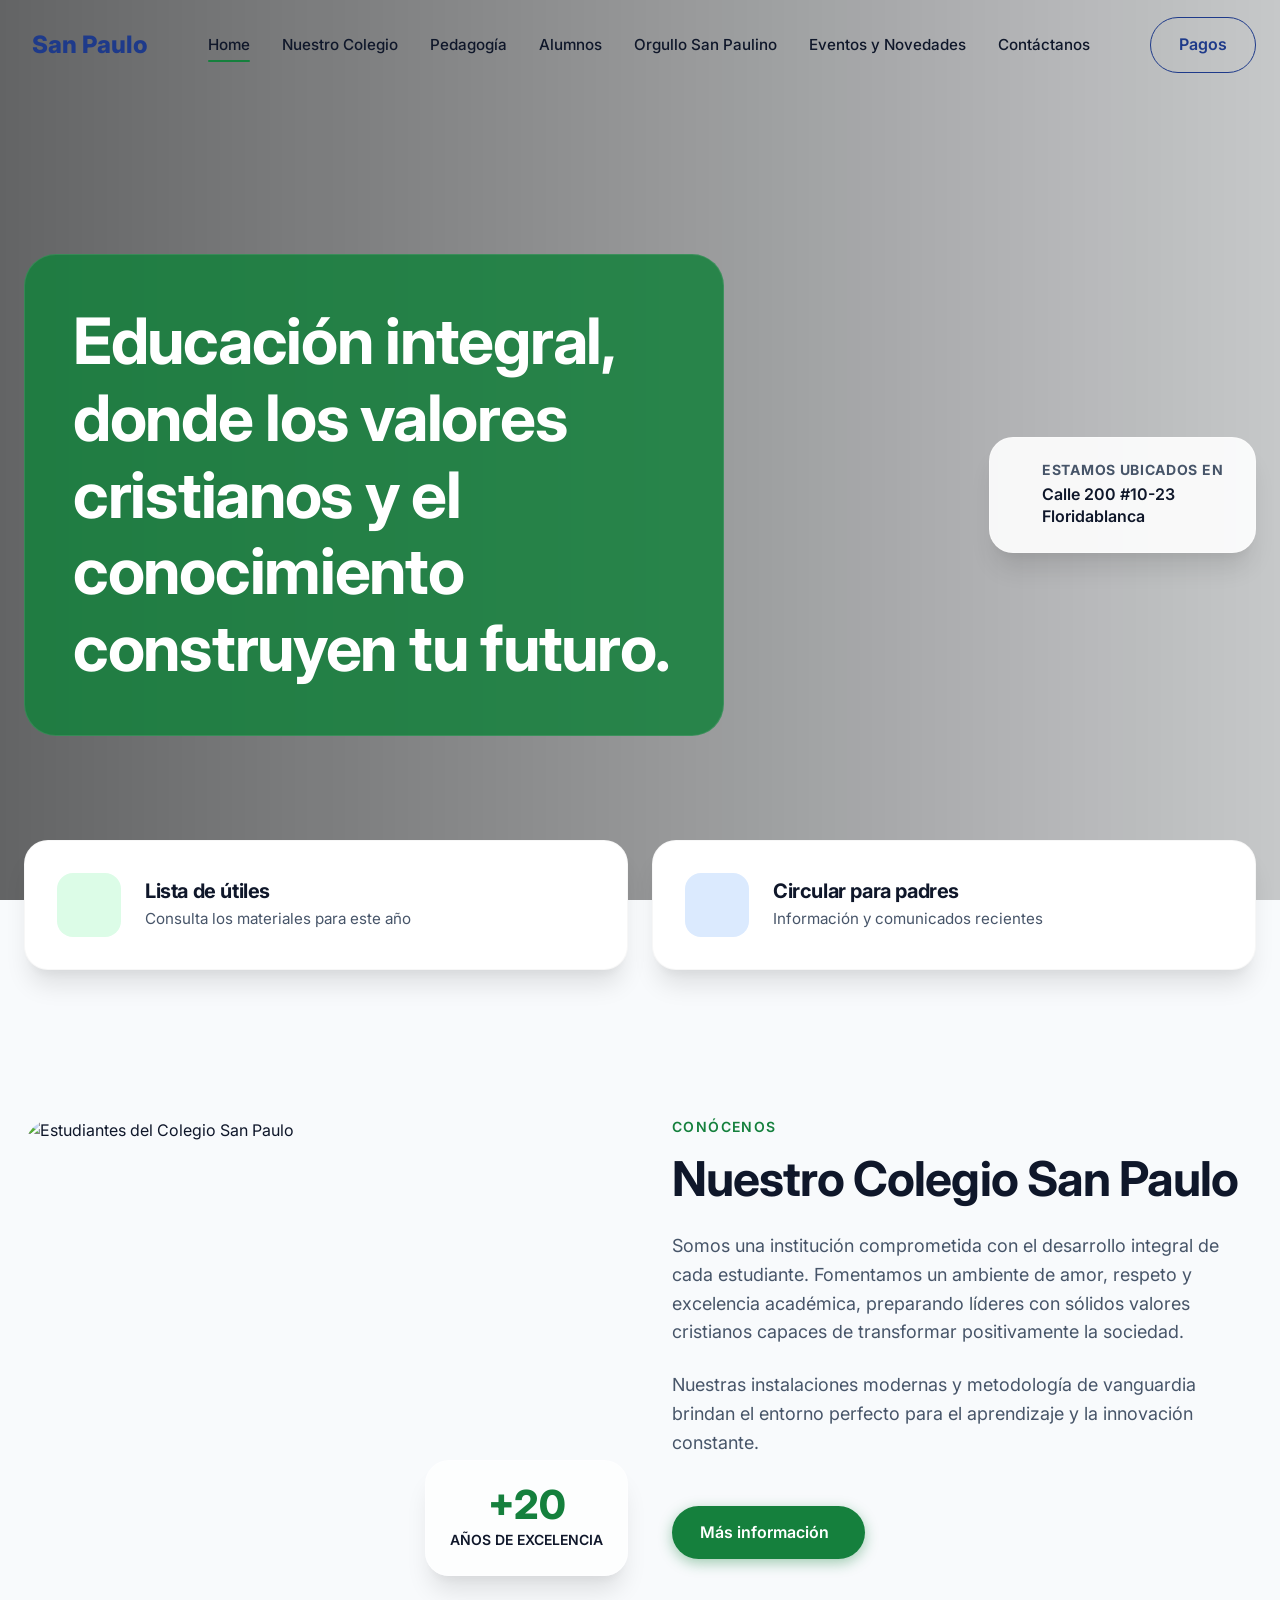
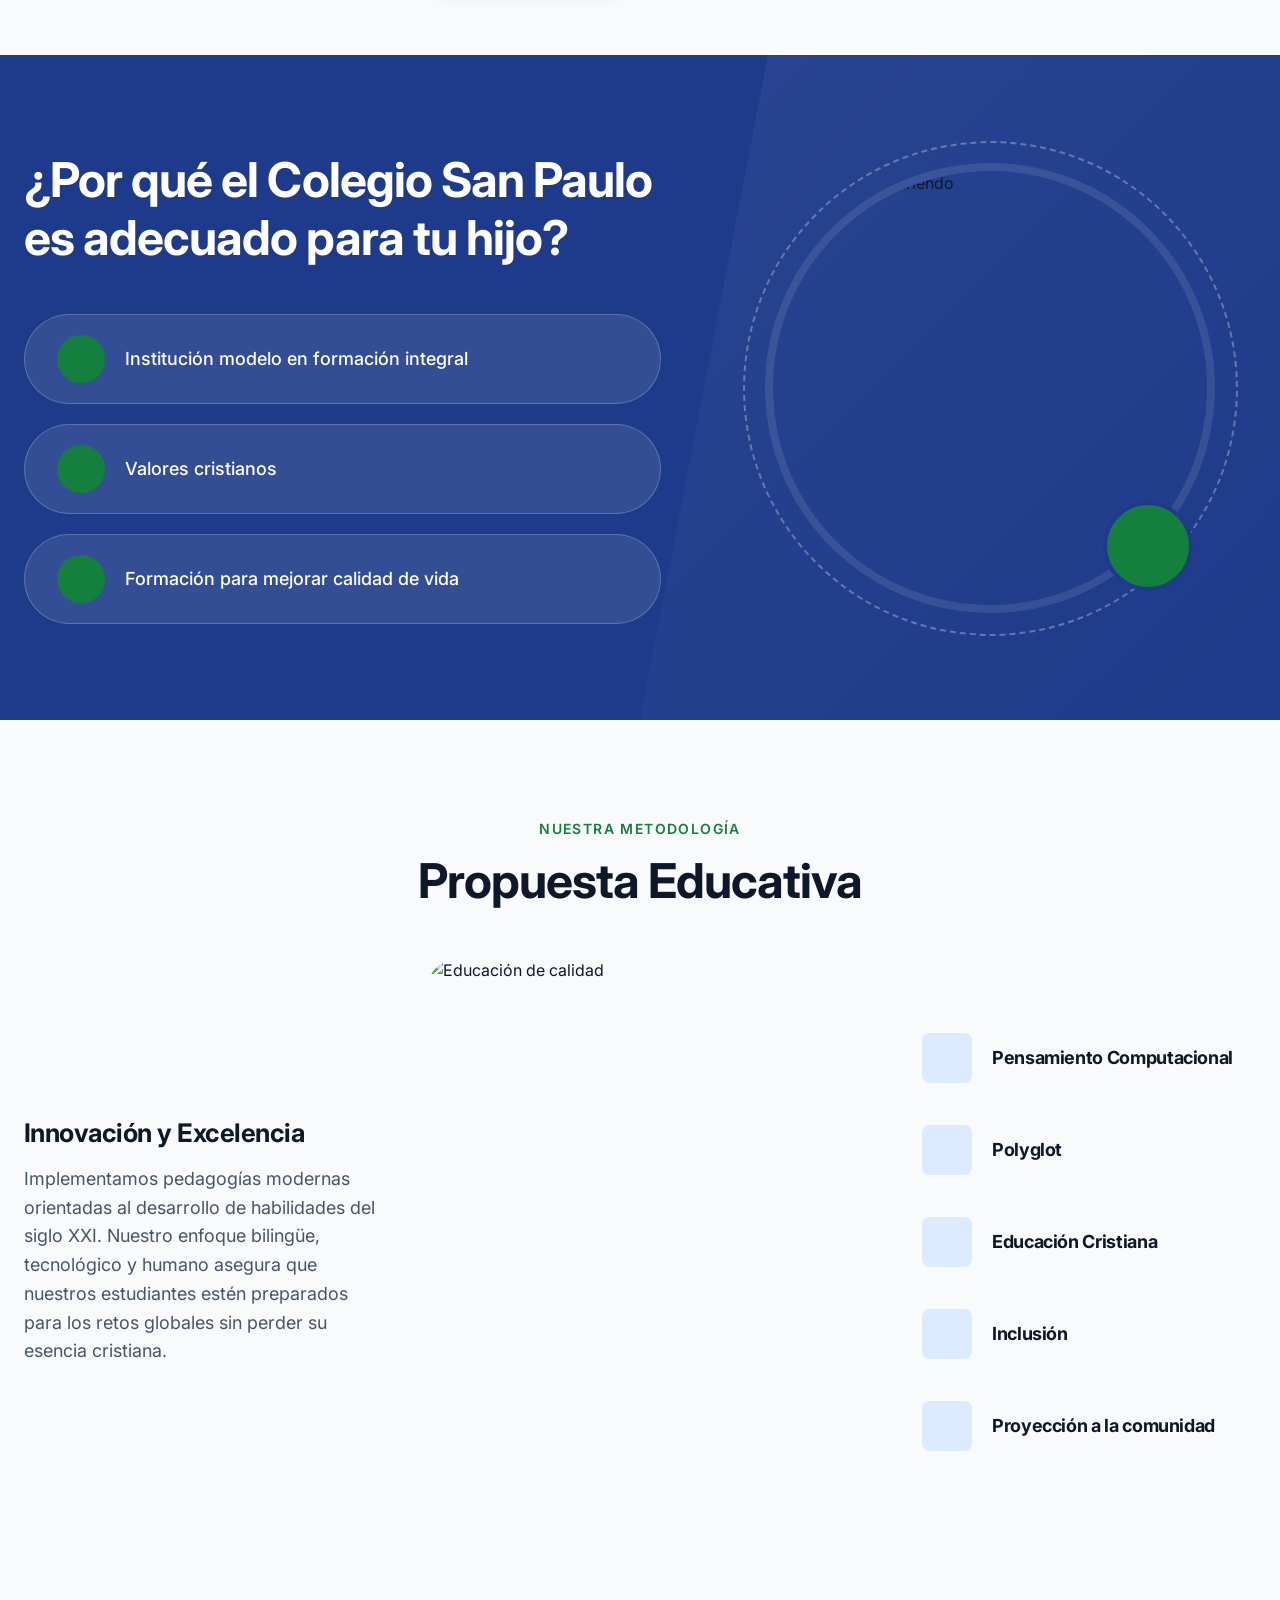
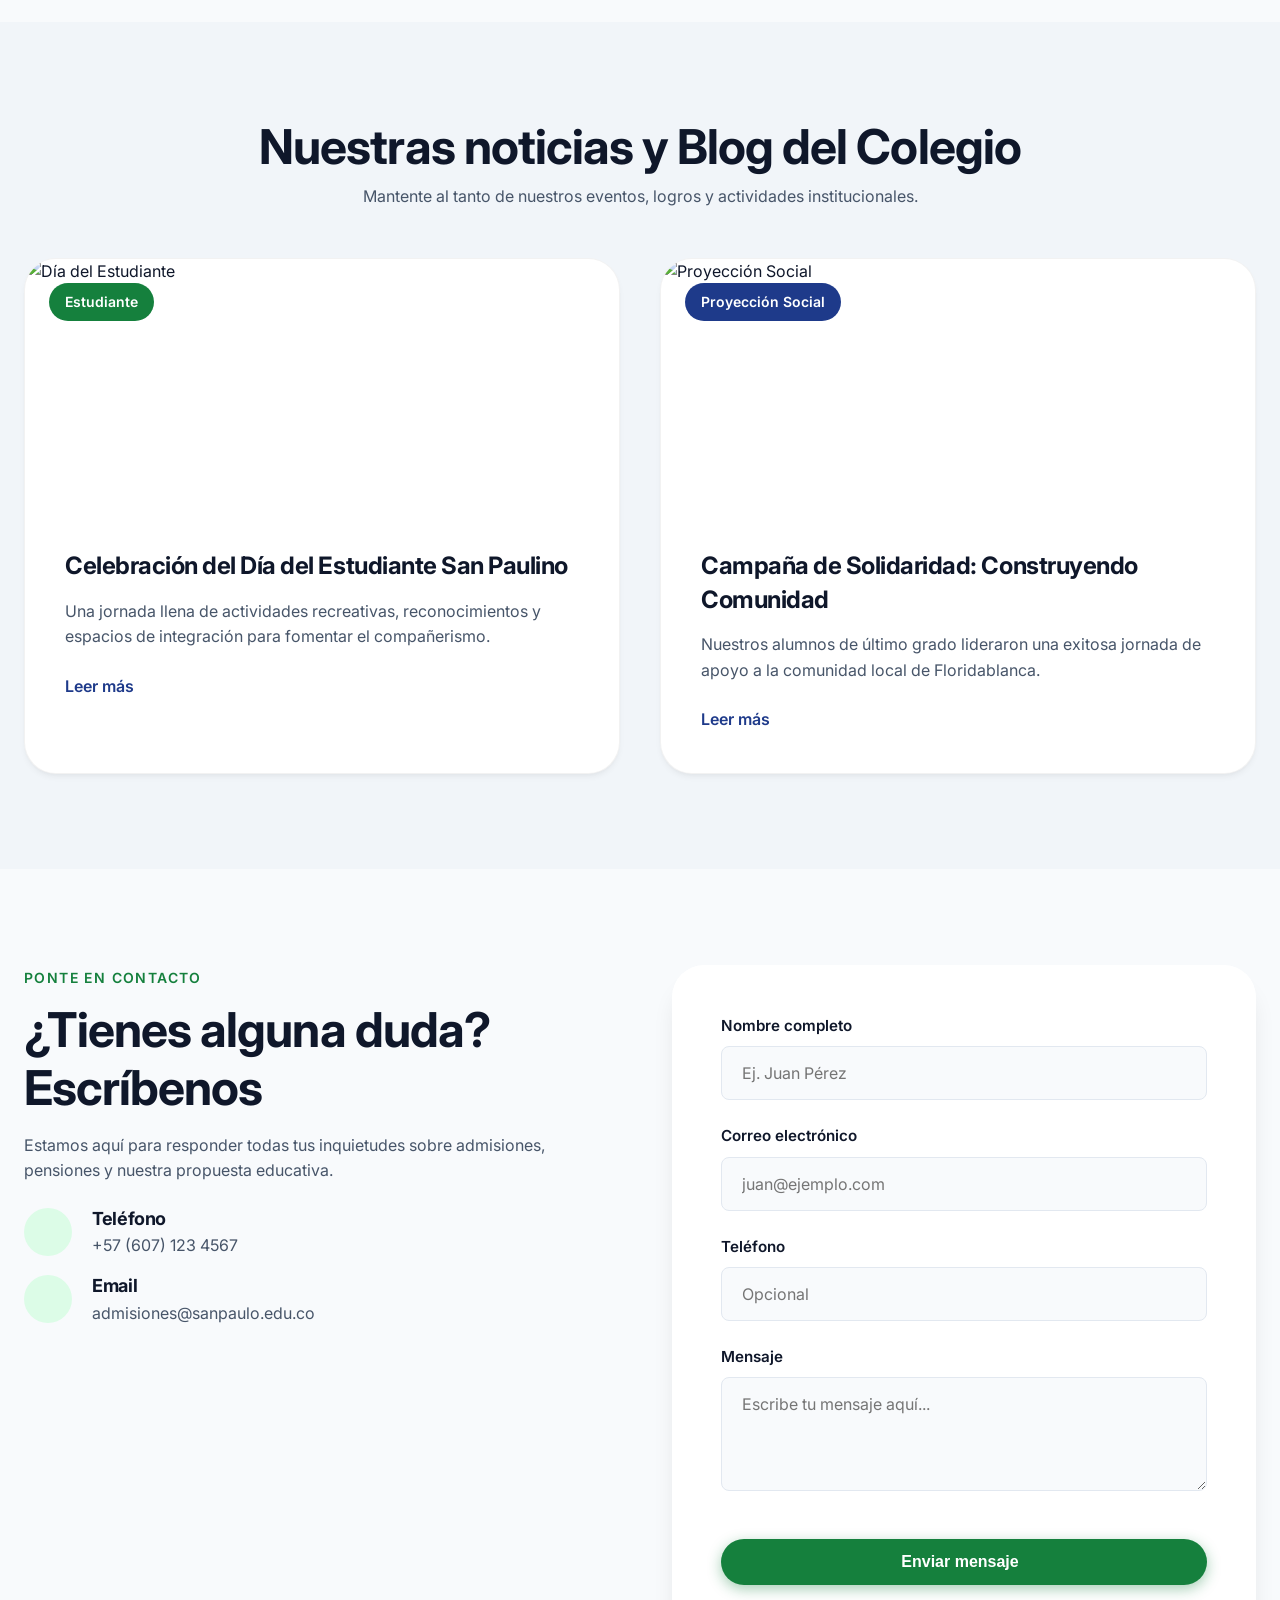
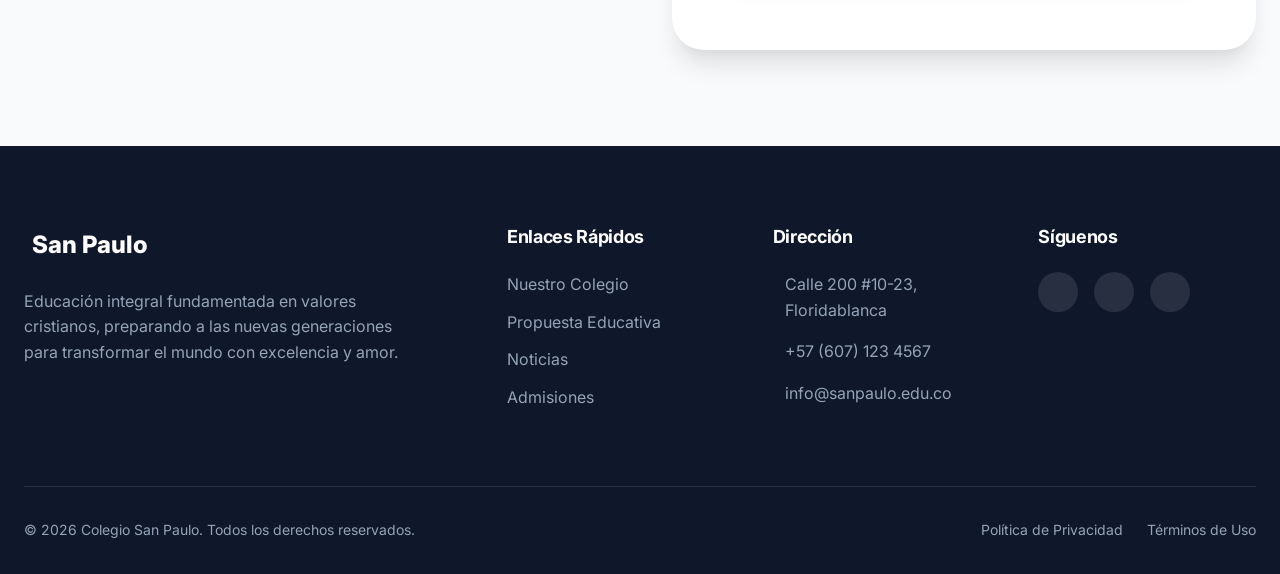
==== index.html @ 3bfe47c6 "Add files via upload" ====
<!DOCTYPE html>
<html lang="es">

<head>
    <meta charset="UTF-8">
    <meta name="viewport" content="width=device-width, initial-scale=1.0">
    <title>Colegio San Paulo | Excelencia Académica y Valores</title>

    <!-- Meta tags for SEO & AEO -->
    <meta name="description"
        content="Colegio San Paulo es una institución modelo en formación integral. Nuestra propuesta educativa basada en valores cristianos e innovación construye el futuro de tus hijos.">
    <meta name="keywords"
        content="Colegio San Paulo, educación integral, valores cristianos, Floridablanca, colegio, excelencia académica, innovación educativa">
    <meta name="author" content="Colegio San Paulo">

    <!-- Open Graph for Social Media -->
    <meta property="og:title" content="Colegio San Paulo | Excelencia Académica">
    <meta property="og:description"
        content="Educación integral y valores cristianos para construir un futuro brillante.">
    <meta property="og:type" content="website">

    <!-- Fonts -->
    <link rel="preconnect" href="https://fonts.googleapis.com">
    <link rel="preconnect" href="https://fonts.gstatic.com" crossorigin>
    <link href="https://fonts.googleapis.com/css2?family=Inter:wght@300;400;500;600;700;800&display=swap"
        rel="stylesheet">

    <!-- Phosphor Icons -->
    <script src="https://unpkg.com/@phosphor-icons/web"></script>

    <!-- Styles -->
    <link rel="stylesheet" href="styles.css">
</head>

<body>

    <!-- Header -->
    <header class="main-header" id="header">
        <div class="container header-container">
            <div class="logo">
                <!-- Placeholder for Logo -->
                <i class="ph ph-student"></i>
                <span>San Paulo</span>
            </div>

            <nav class="main-nav">
                <ul>
                    <li><a href="#home">Home</a></li>
                    <li><a href="#about">Nuestro Colegio</a></li>
                    <li><a href="#pedagogy">Pedagogía</a></li>
                    <li><a href="#students">Alumnos</a></li>
                    <li><a href="#pride">Orgullo San Paulino</a></li>
                    <li><a href="#news">Eventos y Novedades</a></li>
                    <li><a href="#contact">Contáctanos</a></li>
                </ul>
            </nav>

            <div class="header-actions">
                <a href="#" class="btn btn-outline">Pagos</a>
            </div>

            <button class="mobile-menu-toggle">
                <i class="ph ph-list"></i>
            </button>
        </div>
    </header>

    <!-- Hero Section -->
    <section class="hero" id="home">
        <div class="hero-bg"></div>
        <div class="container hero-container">
            <div class="hero-content animate-on-scroll fade-up">
                <div class="hero-green-block">
                    <h1>Educación integral, donde los valores cristianos y el conocimiento construyen tu futuro.</h1>
                </div>
            </div>
            <div class="hero-location animate-on-scroll fade-left" style="transition-delay: 0.2s;">
                <div class="location-card glass-panel">
                    <i class="ph-fill ph-map-pin"></i>
                    <div>
                        <h3>Estamos ubicados en</h3>
                        <p>Calle 200 #10-23<br>Floridablanca</p>
                    </div>
                </div>
            </div>
        </div>
    </section>

    <!-- Quick Access (Accesos Rápidos) -->
    <section class="quick-access">
        <div class="container">
            <div class="quick-access-grid">
                <a href="#" class="quick-card animate-on-scroll fade-up">
                    <div class="quick-card-icon bg-green-light">
                        <i class="ph ph-books text-green"></i>
                    </div>
                    <div class="quick-card-content">
                        <h3>Lista de útiles</h3>
                        <p>Consulta los materiales para este año</p>
                    </div>
                    <i class="ph ph-arrow-right quick-card-arrow"></i>
                </a>

                <a href="#" class="quick-card animate-on-scroll fade-up" style="transition-delay: 0.1s;">
                    <div class="quick-card-icon bg-blue-light">
                        <i class="ph ph-envelope-open text-blue"></i>
                    </div>
                    <div class="quick-card-content">
                        <h3>Circular para padres</h3>
                        <p>Información y comunicados recientes</p>
                    </div>
                    <i class="ph ph-arrow-right quick-card-arrow"></i>
                </a>
            </div>
        </div>
    </section>

    <!-- Nuestro Colegio -->
    <section class="about-section section-padding" id="about">
        <div class="container about-grid">
            <div class="about-image animate-on-scroll fade-right">
                <img src="https://colsanpaulo.edu.co/wp-content/uploads/2023/09/0bcc42e4-5589-4ffc-a6dd-f248b2648311.jpg?w=800&q=80"
                    alt="Estudiantes del Colegio San Paulo" class="rounded-image shadow-lg">
                <div class="floating-badge glass-panel">
                    <span class="badge-number">+20</span>
                    <span class="badge-text">Años de Excelencia</span>
                </div>
            </div>
            <div class="about-text animate-on-scroll fade-left">
                <span class="section-subtitle">Conócenos</span>
                <h2>Nuestro Colegio San Paulo</h2>
                <p>Somos una institución comprometida con el desarrollo integral de cada estudiante. Fomentamos un
                    ambiente de amor, respeto y excelencia académica, preparando líderes con sólidos valores cristianos
                    capaces de transformar positivamente la sociedad.</p>
                <p>Nuestras instalaciones modernas y metodología de vanguardia brindan el entorno perfecto para el
                    aprendizaje y la innovación constante.</p>
                <a href="#" class="btn btn-primary mt-4">Más información <i class="ph ph-arrow-right"></i></a>
            </div>
        </div>
    </section>

    <!-- Diferencial -->
    <section class="differential-section section-padding" id="pride">
        <div class="container differential-grid">
            <div class="differential-content animate-on-scroll fade-up">
                <h2 class="text-white">¿Por qué el Colegio San Paulo es adecuado para tu hijo?</h2>

                <div class="capsules-wrapper mt-5">
                    <div class="capsule animate-on-scroll fade-up" style="transition-delay: 0.1s;">
                        <div class="capsule-icon"><i class="ph-fill ph-star"></i></div>
                        <div class="capsule-text">Institución modelo en formación integral</div>
                    </div>

                    <div class="capsule animate-on-scroll fade-up" style="transition-delay: 0.2s;">
                        <div class="capsule-icon"><i class="ph-fill ph-heart"></i></div>
                        <div class="capsule-text">Valores cristianos</div>
                    </div>

                    <div class="capsule animate-on-scroll fade-up" style="transition-delay: 0.3s;">
                        <div class="capsule-icon"><i class="ph-fill ph-leaf"></i></div>
                        <div class="capsule-text">Formación para mejorar calidad de vida</div>
                    </div>
                </div>
            </div>

            <div class="differential-image animate-on-scroll scale-in">
                <div class="circular-image-wrapper">
                    <img src="https://images.unsplash.com/photo-1577896851231-70ef18881754?w=600&q=80"
                        alt="Estudiantes sonriendo" class="circular-image">
                    <div class="circle-decoration decoration-1"></div>
                    <div class="circle-decoration decoration-2"></div>
                </div>
            </div>
        </div>
    </section>

    <!-- Propuesta Educativa -->
    <section class="proposal-section section-padding" id="pedagogy">
        <div class="container text-center mb-5 animate-on-scroll fade-up">
            <span class="section-subtitle">Nuestra Metodología</span>
            <h2>Propuesta Educativa</h2>
        </div>

        <div class="container proposal-grid px-responsive">
            <!-- Left -->
            <div class="proposal-text animate-on-scroll fade-right">
                <h3>Innovación y Excelencia</h3>
                <p>Implementamos pedagogías modernas orientadas al desarrollo de habilidades del siglo XXI. Nuestro
                    enfoque bilingüe, tecnológico y humano asegura que nuestros estudiantes estén preparados para los
                    retos globales sin perder su esencia cristiana.</p>
            </div>

            <!-- Center -->
            <div class="proposal-image animate-on-scroll fade-up">
                <img src="https://images.unsplash.com/photo-1509062522246-3755977927d7?w=600&q=80"
                    alt="Educación de calidad" class="rounded-image-tall shadow-xl">
            </div>

            <!-- Right -->
            <div class="proposal-list animate-on-scroll fade-left">
                <div class="interactive-list-item">
                    <div class="item-icon"><i class="ph ph-code"></i></div>
                    <div class="item-content">
                        <h4>Pensamiento Computacional</h4>
                    </div>
                </div>

                <div class="interactive-list-item">
                    <div class="item-icon"><i class="ph ph-globe-hemisphere-west"></i></div>
                    <div class="item-content">
                        <h4>Polyglot</h4>
                    </div>
                </div>

                <div class="interactive-list-item">
                    <div class="item-icon"><i class="ph ph-cross"></i></div>
                    <div class="item-content">
                        <h4>Educación Cristiana</h4>
                    </div>
                </div>

                <div class="interactive-list-item">
                    <div class="item-icon"><i class="ph ph-users-three"></i></div>
                    <div class="item-content">
                        <h4>Inclusión</h4>
                    </div>
                </div>

                <div class="interactive-list-item">
                    <div class="item-icon"><i class="ph ph-hands-clapping"></i></div>
                    <div class="item-content">
                        <h4>Proyección a la comunidad</h4>
                    </div>
                </div>
            </div>
        </div>
    </section>

    <!-- Noticias y Blog -->
    <section class="news-section section-padding bg-light" id="news">
        <div class="container">
            <div class="section-header text-center animate-on-scroll fade-up">
                <h2>Nuestras noticias y Blog del Colegio</h2>
                <p class="text-muted mt-2">Mantente al tanto de nuestros eventos, logros y actividades institucionales.
                </p>
            </div>

            <div class="news-grid mt-5">
                <!-- Tarjeta 1 -->
                <article class="news-card animate-on-scroll fade-up">
                    <div class="news-image">
                        <img src="https://images.unsplash.com/photo-1427504494785-3a9ca7044f45?w=600&q=80"
                            alt="Día del Estudiante">
                        <span class="news-category">Estudiante</span>
                    </div>
                    <div class="news-content">
                        <h3 class="news-title">Celebración del Día del Estudiante San Paulino</h3>
                        <p class="news-excerpt">Una jornada llena de actividades recreativas, reconocimientos y espacios
                            de integración para fomentar el compañerismo.</p>
                        <a href="#" class="news-link">Leer más <i class="ph ph-arrow-right"></i></a>
                    </div>
                </article>

                <!-- Tarjeta 2 -->
                <article class="news-card animate-on-scroll fade-up" style="transition-delay: 0.1s;">
                    <div class="news-image">
                        <img src="https://colsanpaulo.edu.co/wp-content/uploads/2025/05/WhatsApp-Image-2025-05-23-at-16.48.23.jpeg?w=600&q=80"
                            alt="Proyección Social">
                        <span class="news-category category-blue">Proyección Social</span>
                    </div>
                    <div class="news-content">
                        <h3 class="news-title">Campaña de Solidaridad: Construyendo Comunidad</h3>
                        <p class="news-excerpt">Nuestros alumnos de último grado lideraron una exitosa jornada de apoyo
                            a la comunidad local de Floridablanca.</p>
                        <a href="#" class="news-link">Leer más <i class="ph ph-arrow-right"></i></a>
                    </div>
                </article>
            </div>
        </div>
    </section>

    <!-- Contáctanos -->
    <section class="contact-section section-padding" id="contact">
        <div class="container contact-grid">
            <div class="contact-info animate-on-scroll fade-right">
                <span class="section-subtitle">Ponte en contacto</span>
                <h2>¿Tienes alguna duda? Escríbenos</h2>
                <p class="text-muted mt-3 mb-4">Estamos aquí para responder todas tus inquietudes sobre admisiones,
                    pensiones y nuestra propuesta educativa.</p>

                <div class="contact-methods">
                    <div class="method-item">
                        <div class="method-icon"><i class="ph-fill ph-phone"></i></div>
                        <div>
                            <h4>Teléfono</h4>
                            <p>+57 (607) 123 4567</p>
                        </div>
                    </div>

                    <div class="method-item mt-3">
                        <div class="method-icon"><i class="ph-fill ph-envelope"></i></div>
                        <div>
                            <h4>Email</h4>
                            <p>admisiones@sanpaulo.edu.co</p>
                        </div>
                    </div>
                </div>
            </div>

            <div class="contact-form-wrapper glass-panel animate-on-scroll fade-left">
                <form action="https://formspree.io/f/mpqyqvwy" method="POST" class="custom-form" id="contactForm">
                    <div class="form-group">
                        <label for="nombre">Nombre completo</label>
                        <input type="text" id="nombre" name="nombre" placeholder="Ej. Juan Pérez" required>
                    </div>

                    <div class="form-group">
                        <label for="email">Correo electrónico</label>
                        <input type="email" id="email" name="email" placeholder="juan@ejemplo.com" required>
                    </div>

                    <div class="form-group">
                        <label for="telefono">Teléfono</label>
                        <input type="tel" id="telefono" name="telefono" placeholder="Opcional">
                    </div>

                    <div class="form-group">
                        <label for="mensaje">Mensaje</label>
                        <textarea id="mensaje" name="mensaje" rows="4" placeholder="Escribe tu mensaje aquí..."
                            required></textarea>
                    </div>

                    <button type="submit" class="btn btn-primary w-100 btn-submit">
                        <span>Enviar mensaje</span>
                        <i class="ph ph-paper-plane-right"></i>
                    </button>

                    <div class="form-status" id="formStatus"></div>
                </form>
            </div>
        </div>
    </section>

    <!-- Footer -->
    <footer class="main-footer">
        <div class="container footer-grid">
            <div class="footer-brand">
                <div class="logo logo-white mb-3">
                    <i class="ph ph-student"></i>
                    <span>San Paulo</span>
                </div>
                <p class="footer-text">Educación integral fundamentada en valores cristianos, preparando a las nuevas
                    generaciones para transformar el mundo con excelencia y amor.</p>
            </div>

            <div class="footer-links">
                <h3>Enlaces Rápidos</h3>
                <ul>
                    <li><a href="#about">Nuestro Colegio</a></li>
                    <li><a href="#pedagogy">Propuesta Educativa</a></li>
                    <li><a href="#news">Noticias</a></li>
                    <li><a href="#contact">Admisiones</a></li>
                </ul>
            </div>

            <div class="footer-contact">
                <h3>Dirección</h3>
                <p><i class="ph ph-map-pin"></i> Calle 200 #10-23, Floridablanca</p>
                <p><i class="ph ph-phone"></i> +57 (607) 123 4567</p>
                <p><i class="ph ph-envelope"></i> info@sanpaulo.edu.co</p>
            </div>

            <div class="footer-social">
                <h3>Síguenos</h3>
                <div class="social-icons">
                    <a href="#" aria-label="Facebook"><i class="ph-fill ph-facebook-logo"></i></a>
                    <a href="#" aria-label="Instagram"><i class="ph-fill ph-instagram-logo"></i></a>
                    <a href="#" aria-label="YouTube"><i class="ph-fill ph-youtube-logo"></i></a>
                </div>
            </div>
        </div>

        <div class="container">
            <div class="footer-bottom">
                <p>&copy; 2026 Colegio San Paulo. Todos los derechos reservados.</p>
                <div class="footer-legal">
                    <a href="#">Política de Privacidad</a>
                    <a href="#">Términos de Uso</a>
                </div>
            </div>
        </div>
    </footer>

    <!-- Chatbase Script -->
    <script>
        (function () { if (!window.chatbase || window.chatbase("getState") !== "initialized") { window.chatbase = (...arguments) => { if (!window.chatbase.q) { window.chatbase.q = [] } window.chatbase.q.push(arguments) }; window.chatbase = new Proxy(window.chatbase, { get(target, prop) { if (prop === "q") { return target.q } return (...args) => target(prop, ...args) } }) } const onLoad = function () { const script = document.createElement("script"); script.src = "https://www.chatbase.co/embed.min.js"; script.id = "Er4WfNALkXTCQieSfTDko"; script.domain = "www.chatbase.co"; document.body.appendChild(script) }; if (document.readyState === "complete") { onLoad() } else { window.addEventListener("load", onLoad) } })();
    </script>

    <!-- Custom Scripts -->
    <script src="script.js"></script>
</body>

</html>
---- styles.css ----
/* =========================================
   VARIABLES & GLOBAL STYLES
   ========================================= */
:root {
    /* Colors - Brand */
    --c-green-primary: #15803d;
    /* Institutional Green */
    --c-green-light: #dcfce7;
    --c-green-dark: #166534;

    --c-blue-primary: #1e3a8a;
    /* Deep Educational Blue */
    --c-blue-light: #dbeafe;
    --c-blue-accent: #2563eb;

    /* Colors - Neutral */
    --c-white: #ffffff;
    --c-bg-main: #f8fafc;
    --c-bg-alt: #f1f5f9;
    --c-text-main: #0f172a;
    --c-text-muted: #475569;
    --c-text-light: #94a3b8;

    /* Typography */
    --font-main: 'Inter', -apple-system, BlinkMacSystemFont, "Segoe UI", Roboto, Helvetica, Arial, sans-serif;

    /* System */
    --border-radius-sm: 8px;
    --border-radius-md: 16px;
    --border-radius-lg: 24px;
    --border-radius-xl: 32px;
    --border-radius-full: 9999px;

    --shadow-sm: 0 4px 6px -1px rgba(0, 0, 0, 0.05), 0 2px 4px -1px rgba(0, 0, 0, 0.03);
    --shadow-md: 0 10px 15px -3px rgba(0, 0, 0, 0.08), 0 4px 6px -2px rgba(0, 0, 0, 0.04);
    --shadow-lg: 0 20px 25px -5px rgba(0, 0, 0, 0.1), 0 10px 10px -5px rgba(0, 0, 0, 0.04);
    --shadow-xl: 0 25px 50px -12px rgba(0, 0, 0, 0.25);

    --transition-fast: 0.2s cubic-bezier(0.4, 0, 0.2, 1);
    --transition-norm: 0.4s cubic-bezier(0.16, 1, 0.3, 1);
    /* Apple-like smooth spring feeling */
    --transition-slow: 0.8s cubic-bezier(0.16, 1, 0.3, 1);
}

* {
    margin: 0;
    padding: 0;
    box-sizing: border-box;
}

html {
    scroll-behavior: smooth;
    scroll-padding-top: 90px;
}

body {
    font-family: var(--font-main);
    color: var(--c-text-main);
    background-color: var(--c-bg-main);
    line-height: 1.6;
    overflow-x: hidden;
}

/* Typography Base */
h1,
h2,
h3,
h4,
h5,
h6 {
    font-weight: 700;
    line-height: 1.2;
    color: var(--c-text-main);
    letter-spacing: -0.02em;
}

h1 {
    font-size: clamp(2.5rem, 5vw, 4rem);
}

h2 {
    font-size: clamp(2rem, 4vw, 3rem);
}

h3 {
    font-size: clamp(1.25rem, 2vw, 1.75rem);
}

a {
    text-decoration: none;
    color: inherit;
    transition: color var(--transition-fast);
}

img {
    max-width: 100%;
    height: auto;
    display: block;
}

/* =========================================
   UTILITIES
   ========================================= */
.container {
    width: 100%;
    max-width: 1280px;
    margin: 0 auto;
    padding: 0 24px;
}

.section-padding {
    padding: 6rem 0;
}

.text-center {
    text-align: center;
}

.text-white {
    color: var(--c-white) !important;
}

.text-muted {
    color: var(--c-text-muted);
}

.text-green {
    color: var(--c-green-primary);
}

.text-blue {
    color: var(--c-blue-primary);
}

.bg-light {
    background-color: var(--c-bg-alt);
}

.bg-green-light {
    background-color: var(--c-green-light);
}

.bg-blue-light {
    background-color: var(--c-blue-light);
}

.mt-2 {
    margin-top: 0.5rem;
}

.mt-3 {
    margin-top: 1rem;
}

.mt-4 {
    margin-top: 1.5rem;
}

.mt-5 {
    margin-top: 3rem;
}

.mb-3 {
    margin-bottom: 1rem;
}

.mb-4 {
    margin-bottom: 1.5rem;
}

.mb-5 {
    margin-bottom: 3rem;
}

.w-100 {
    width: 100%;
}

.section-subtitle {
    display: inline-block;
    font-weight: 600;
    color: var(--c-green-primary);
    text-transform: uppercase;
    letter-spacing: 0.1em;
    font-size: 0.875rem;
    margin-bottom: 0.75rem;
}

/* Glassmorphism */
.glass-panel {
    background: rgba(255, 255, 255, 0.7);
    backdrop-filter: blur(16px);
    -webkit-backdrop-filter: blur(16px);
    border: 1px solid rgba(255, 255, 255, 0.3);
    border-radius: var(--border-radius-lg);
    box-shadow: var(--shadow-lg);
}

/* Modern Rounded Images */
.rounded-image {
    border-radius: var(--border-radius-xl);
    object-fit: cover;
    width: 100%;
    aspect-ratio: 4/3;
}

.rounded-image-tall {
    border-radius: var(--border-radius-xl);
    object-fit: cover;
    width: 100%;
    aspect-ratio: 3/4;
}

/* =========================================
   BUTTONS
   ========================================= */
.btn {
    display: inline-flex;
    align-items: center;
    justify-content: center;
    gap: 0.5rem;
    padding: 0.875rem 1.75rem;
    border-radius: var(--border-radius-full);
    font-weight: 600;
    font-size: 1rem;
    cursor: pointer;
    transition: all var(--transition-norm);
    border: none;
    outline: none;
}

.btn i {
    font-size: 1.25rem;
}

.btn-primary {
    background-color: var(--c-green-primary);
    color: var(--c-white);
    box-shadow: 0 4px 14px 0 rgba(21, 128, 61, 0.39);
}

.btn-primary:hover {
    background-color: var(--c-green-dark);
    transform: translateY(-2px);
    box-shadow: 0 6px 20px 0 rgba(21, 128, 61, 0.4);
}

.btn-outline {
    background-color: transparent;
    color: var(--c-blue-primary);
    border: 1.5px solid var(--c-blue-primary);
}

.btn-outline:hover {
    background-color: var(--c-blue-primary);
    color: var(--c-white);
}

/* =========================================
   HEADER
   ========================================= */
.main-header {
    position: fixed;
    top: 0;
    left: 0;
    width: 100%;
    z-index: 1000;
    transition: all var(--transition-norm);
    background: rgba(255, 255, 255, 0);
}

.main-header.scrolled {
    background: rgba(255, 255, 255, 0.85);
    backdrop-filter: blur(20px);
    -webkit-backdrop-filter: blur(20px);
    border-bottom: 1px solid rgba(0, 0, 0, 0.05);
    box-shadow: var(--shadow-sm);
    padding: 0.5rem 0;
}

.header-container {
    display: flex;
    align-items: center;
    justify-content: space-between;
    height: 90px;
    transition: height var(--transition-norm);
}

.main-header.scrolled .header-container {
    height: 70px;
}

.logo {
    display: flex;
    align-items: center;
    gap: 0.5rem;
    font-size: 1.5rem;
    font-weight: 800;
    color: var(--c-blue-primary);
}

.logo i {
    font-size: 2rem;
    color: var(--c-green-primary);
}

.logo.logo-white {
    color: var(--c-white);
}

.logo.logo-white i {
    color: var(--c-white);
}

.main-nav ul {
    display: flex;
    list-style: none;
    gap: 2rem;
}

.main-nav a {
    font-weight: 500;
    color: var(--c-text-main);
    font-size: 0.95rem;
    position: relative;
    padding: 0.5rem 0;
}

/* Hover effect link */
.main-nav a::after {
    content: '';
    position: absolute;
    bottom: 0;
    left: 0;
    width: 0;
    height: 2px;
    background-color: var(--c-green-primary);
    transition: width var(--transition-norm);
    border-radius: 2px;
}

.main-nav a:hover::after,
.main-nav a.active::after {
    width: 100%;
}

.main-nav a:hover {
    color: var(--c-green-primary);
}

.mobile-menu-toggle {
    display: none;
    background: none;
    border: none;
    font-size: 1.75rem;
    color: var(--c-text-main);
    cursor: pointer;
}

/* =========================================
   HERO SECTION
   ========================================= */
.hero {
    position: relative;
    min-height: 100vh;
    display: flex;
    align-items: center;
    padding-top: 90px;
    overflow: hidden;
}

.hero-bg {
    position: absolute;
    top: -10%;
    left: 0;
    width: 100%;
    height: 120%;
    background-image: url('https://colsanpaulo.edu.co/wp-content/uploads/2024/10/WhatsApp-Image-2024-10-25-at-1.20.11-PM.webp?q=80&w=2070&auto=format&fit=crop');
    background-size: cover;
    background-position: center;
    z-index: -1;
    will-change: transform;
}

.hero-bg::after {
    content: '';
    position: absolute;
    top: 0;
    left: 0;
    width: 100%;
    height: 100%;
    background: linear-gradient(90deg, rgba(0, 0, 0, 0.6) 0%, rgba(0, 0, 0, 0.2) 100%);
}

.hero-container {
    display: flex;
    align-items: center;
    justify-content: space-between;
    gap: 2rem;
    position: relative;
    z-index: 2;
}

.hero-content {
    flex: 1;
    max-width: 700px;
}

.hero-green-block {
    background: rgba(21, 128, 61, 0.85);
    /* Semi transparent green */
    backdrop-filter: blur(10px);
    -webkit-backdrop-filter: blur(10px);
    padding: 3rem;
    border-radius: var(--border-radius-xl);
    border: 1px solid rgba(255, 255, 255, 0.1);
}

.hero-green-block h1 {
    color: var(--c-white);
    font-weight: 700;
    line-height: 1.2;
}

.hero-location {
    flex-shrink: 0;
}

.location-card {
    display: flex;
    align-items: center;
    gap: 1.25rem;
    padding: 1.5rem 2rem;
    background: rgba(255, 255, 255, 0.9);
}

.location-card i {
    font-size: 2.5rem;
    color: var(--c-blue-primary);
}

.location-card h3 {
    font-size: 0.875rem;
    text-transform: uppercase;
    color: var(--c-text-muted);
    letter-spacing: 0.05em;
    margin-bottom: 0.25rem;
}

.location-card p {
    font-weight: 600;
    color: var(--c-text-main);
    line-height: 1.4;
}

/* =========================================
   QUICK ACCESS
   ========================================= */
.quick-access {
    margin-top: -60px;
    position: relative;
    z-index: 10;
    padding-bottom: 3rem;
}

.quick-access-grid {
    display: grid;
    grid-template-columns: repeat(2, 1fr);
    gap: 1.5rem;
}

.quick-card {
    background: var(--c-white);
    border-radius: var(--border-radius-lg);
    padding: 2rem;
    display: flex;
    align-items: center;
    gap: 1.5rem;
    box-shadow: var(--shadow-lg);
    transition: all var(--transition-norm);
    border: 1px solid rgba(0, 0, 0, 0.03);
    position: relative;
    overflow: hidden;
}

.quick-card:hover {
    transform: translateY(-8px);
    box-shadow: var(--shadow-xl);
}

.quick-card-icon {
    width: 64px;
    height: 64px;
    border-radius: var(--border-radius-md);
    display: flex;
    align-items: center;
    justify-content: center;
    font-size: 2rem;
    flex-shrink: 0;
}

.quick-card-content h3 {
    font-size: 1.25rem;
    margin-bottom: 0.25rem;
    color: var(--c-text-main);
}

.quick-card-content p {
    color: var(--c-text-muted);
    font-size: 0.95rem;
}

.quick-card-arrow {
    margin-left: auto;
    font-size: 1.5rem;
    color: var(--c-text-light);
    transition: transform var(--transition-fast), color var(--transition-fast);
}

.quick-card:hover .quick-card-arrow {
    transform: translateX(5px);
    color: var(--c-green-primary);
}

/* =========================================
   OUR SCHOOL (NUESTRO COLEGIO)
   ========================================= */
.about-grid {
    display: grid;
    grid-template-columns: 1fr 1fr;
    gap: 4rem;
    align-items: center;
}

.about-image {
    position: relative;
}

.floating-badge {
    position: absolute;
    bottom: -20px;
    right: -20px;
    padding: 1.5rem;
    display: flex;
    flex-direction: column;
    align-items: center;
    justify-content: center;
    text-align: center;
}

.badge-number {
    font-size: 2.5rem;
    font-weight: 800;
    color: var(--c-green-primary);
    line-height: 1;
}

.badge-text {
    font-size: 0.875rem;
    font-weight: 600;
    color: var(--c-text-main);
    text-transform: uppercase;
    margin-top: 0.25rem;
}

.about-text h2 {
    margin-bottom: 1.5rem;
}

.about-text p {
    font-size: 1.125rem;
    color: var(--c-text-muted);
    margin-bottom: 1.5rem;
}

/* =========================================
   DIFFERENTIAL
   ========================================= */
.differential-section {
    background-color: var(--c-blue-primary);
    position: relative;
    overflow: hidden;
}

/* Subtle background accent */
.differential-section::before {
    content: '';
    position: absolute;
    top: 0;
    right: 0;
    width: 50%;
    height: 100%;
    background: linear-gradient(135deg, rgba(255, 255, 255, 0.05) 0%, rgba(255, 255, 255, 0) 100%);
    clip-path: polygon(20% 0, 100% 0, 100% 100%, 0% 100%);
}

.differential-grid {
    display: grid;
    grid-template-columns: 1.2fr 1fr;
    gap: 4rem;
    align-items: center;
    position: relative;
    z-index: 2;
}

.capsules-wrapper {
    display: flex;
    flex-direction: column;
    gap: 1.25rem;
}

.capsule {
    display: flex;
    align-items: center;
    gap: 1.25rem;
    background: rgba(255, 255, 255, 0.1);
    backdrop-filter: blur(10px);
    padding: 1.25rem 2rem;
    border-radius: var(--border-radius-full);
    border: 1px solid rgba(255, 255, 255, 0.2);
    transition: all var(--transition-norm);
}

.capsule:hover {
    background: rgba(255, 255, 255, 0.15);
    transform: translateX(10px);
}

.capsule-icon {
    width: 48px;
    height: 48px;
    border-radius: 50%;
    background: var(--c-green-primary);
    display: flex;
    align-items: center;
    justify-content: center;
    color: var(--c-white);
    font-size: 1.5rem;
    flex-shrink: 0;
}

.capsule-text {
    color: var(--c-white);
    font-size: 1.125rem;
    font-weight: 500;
}

.differential-image {
    display: flex;
    justify-content: center;
}

.circular-image-wrapper {
    position: relative;
    width: 100%;
    max-width: 450px;
    aspect-ratio: 1;
}

.circular-image {
    width: 100%;
    height: 100%;
    object-fit: cover;
    border-radius: 50%;
    border: 8px solid rgba(255, 255, 255, 0.1);
    position: relative;
    z-index: 2;
}

.circle-decoration {
    position: absolute;
    border-radius: 50%;
    z-index: 1;
}

.decoration-1 {
    width: 110%;
    height: 110%;
    border: 2px dashed rgba(255, 255, 255, 0.3);
    top: -5%;
    left: -5%;
    animation: rotate 30s linear infinite;
}

.decoration-2 {
    width: 20%;
    height: 20%;
    background: var(--c-green-primary);
    bottom: 5%;
    right: 5%;
    z-index: 3;
    border: 4px solid var(--c-blue-primary);
}

@keyframes rotate {
    from {
        transform: rotate(0deg);
    }

    to {
        transform: rotate(360deg);
    }
}

/* =========================================
   EDUCATIONAL PROPOSAL
   ========================================= */
.proposal-grid {
    display: grid;
    grid-template-columns: 1fr 1.2fr 1fr;
    gap: 3rem;
    align-items: center;
}

.proposal-text p {
    color: var(--c-text-muted);
    font-size: 1.125rem;
    margin-top: 1rem;
}

.interactive-list-item {
    display: flex;
    align-items: center;
    gap: 1.25rem;
    padding: 1.25rem;
    border-radius: var(--border-radius-md);
    transition: all var(--transition-fast);
    cursor: default;
    background: transparent;
    border: 1px solid transparent;
}

.interactive-list-item:hover {
    background: var(--c-white);
    box-shadow: var(--shadow-md);
    border-color: rgba(0, 0, 0, 0.05);
    transform: translateX(-5px);
}

.interactive-list-item:hover .item-icon {
    background: var(--c-blue-primary);
    color: var(--c-white);
}

.item-icon {
    width: 50px;
    height: 50px;
    border-radius: var(--border-radius-sm);
    background: var(--c-blue-light);
    color: var(--c-blue-primary);
    display: flex;
    align-items: center;
    justify-content: center;
    font-size: 1.5rem;
    transition: all var(--transition-fast);
}

.item-content h4 {
    font-size: 1.125rem;
}

/* =========================================
   NEWS & BLOG
   ========================================= */
.news-grid {
    display: grid;
    grid-template-columns: repeat(2, 1fr);
    gap: 2.5rem;
}

.news-card {
    background: var(--c-white);
    border-radius: var(--border-radius-xl);
    overflow: hidden;
    box-shadow: var(--shadow-sm);
    transition: all var(--transition-norm);
    border: 1px solid rgba(0, 0, 0, 0.05);
}

.news-card:hover {
    box-shadow: var(--shadow-xl);
    transform: translateY(-8px);
}

.news-image {
    position: relative;
    height: 250px;
    overflow: hidden;
}

.news-image img {
    width: 100%;
    height: 100%;
    object-fit: cover;
    transition: transform var(--transition-slow);
}

.news-card:hover .news-image img {
    transform: scale(1.05);
}

.news-category {
    position: absolute;
    top: 1.5rem;
    left: 1.5rem;
    background: var(--c-green-primary);
    color: var(--c-white);
    padding: 0.5rem 1rem;
    border-radius: var(--border-radius-full);
    font-size: 0.875rem;
    font-weight: 600;
}

.category-blue {
    background: var(--c-blue-primary);
}

.news-content {
    padding: 2.5rem;
}

.news-title {
    font-size: 1.5rem;
    margin-bottom: 1rem;
    line-height: 1.4;
}

.news-excerpt {
    color: var(--c-text-muted);
    margin-bottom: 1.5rem;
}

.news-link {
    display: inline-flex;
    align-items: center;
    gap: 0.5rem;
    color: var(--c-blue-primary);
    font-weight: 600;
}

.news-link i {
    transition: transform var(--transition-fast);
}

.news-card:hover .news-link i {
    transform: translateX(4px);
}

/* =========================================
   CONTACT SECTION
   ========================================= */
.contact-grid {
    display: grid;
    grid-template-columns: 1fr 1fr;
    gap: 4rem;
}

.method-item {
    display: flex;
    align-items: flex-start;
    gap: 1.25rem;
}

.method-icon {
    width: 48px;
    height: 48px;
    border-radius: 50%;
    background: var(--c-green-light);
    color: var(--c-green-primary);
    display: flex;
    align-items: center;
    justify-content: center;
    font-size: 1.5rem;
    flex-shrink: 0;
}

.method-item h4 {
    font-size: 1.125rem;
    margin-bottom: 0.25rem;
}

.method-item p {
    color: var(--c-text-muted);
}

.contact-form-wrapper {
    padding: 3rem;
    background: var(--c-white);
    border-radius: var(--border-radius-xl);
}

.custom-form .form-group {
    margin-bottom: 1.5rem;
}

.custom-form label {
    display: block;
    margin-bottom: 0.5rem;
    font-weight: 600;
    font-size: 0.95rem;
}

.custom-form input,
.custom-form textarea {
    width: 100%;
    padding: 1rem 1.25rem;
    border: 1px solid #e2e8f0;
    border-radius: var(--border-radius-sm);
    font-family: var(--font-main);
    font-size: 1rem;
    transition: all var(--transition-fast);
    background: #f8fafc;
}

.custom-form input:focus,
.custom-form textarea:focus {
    outline: none;
    border-color: var(--c-green-primary);
    background: var(--c-white);
    box-shadow: 0 0 0 4px var(--c-green-light);
}

.btn-submit {
    margin-top: 1rem;
}

.form-status {
    margin-top: 1rem;
    font-weight: 500;
    text-align: center;
}

.status-success {
    color: var(--c-green-primary);
}

.status-error {
    color: #dc2626;
}

/* =========================================
   FOOTER
   ========================================= */
.main-footer {
    background-color: #0f172a;
    /* Extra dark blue */
    color: var(--c-text-light);
    padding-top: 5rem;
}

.footer-grid {
    display: grid;
    grid-template-columns: 2fr 1fr 1fr 1fr;
    gap: 3rem;
    margin-bottom: 4rem;
}

.footer-text {
    margin-top: 1.5rem;
    max-width: 400px;
}

.main-footer h3 {
    color: var(--c-white);
    font-size: 1.125rem;
    margin-bottom: 1.5rem;
}

.footer-links ul {
    list-style: none;
}

.footer-links li {
    margin-bottom: 0.75rem;
}

.footer-links a:hover {
    color: var(--c-white);
}

.footer-contact p {
    display: flex;
    align-items: center;
    gap: 0.75rem;
    margin-bottom: 1rem;
}

.footer-contact i {
    font-size: 1.25rem;
    color: var(--c-green-primary);
}

.social-icons {
    display: flex;
    gap: 1rem;
}

.social-icons a {
    width: 40px;
    height: 40px;
    border-radius: 50%;
    background: rgba(255, 255, 255, 0.1);
    display: flex;
    align-items: center;
    justify-content: center;
    color: var(--c-white);
    font-size: 1.25rem;
    transition: all var(--transition-fast);
}

.social-icons a:hover {
    background: var(--c-green-primary);
    transform: translateY(-3px);
}

.footer-bottom {
    border-top: 1px solid rgba(255, 255, 255, 0.1);
    padding: 2rem 0;
    display: flex;
    justify-content: space-between;
    align-items: center;
    font-size: 0.875rem;
}

.footer-legal {
    display: flex;
    gap: 1.5rem;
}

.footer-legal a:hover {
    color: var(--c-white);
}

/* =========================================
   ANIMATIONS (SCROLL & EFFECTS)
   ========================================= */
.animate-on-scroll {
    opacity: 0;
    will-change: transform, opacity;
}

.fade-up {
    transform: translateY(40px);
    transition: opacity 0.8s ease-out, transform 0.8s ease-out;
}

.fade-left {
    transform: translateX(40px);
    transition: opacity 0.8s ease-out, transform 0.8s ease-out;
}

.fade-right {
    transform: translateX(-40px);
    transition: opacity 0.8s ease-out, transform 0.8s ease-out;
}

.scale-in {
    transform: scale(0.9);
    transition: opacity 0.8s ease-out, transform 0.8s ease-out;
}

.animate-on-scroll.visible {
    opacity: 1;
    transform: translate(0) scale(1);
}

/* =========================================
   RESPONSIVE DESIGN
   ========================================= */
@media (max-width: 1024px) {
    .proposal-grid {
        grid-template-columns: 1fr;
    }

    .proposal-image {
        order: -1;
        max-width: 500px;
        margin: 0 auto;
    }

    .proposal-text,
    .proposal-list {
        align-items: center;
        text-align: center;
    }

    .interactive-list-item {
        justify-content: flex-start;
        text-align: left;
    }

    .footer-grid {
        grid-template-columns: 1fr 1fr;
    }
}

@media (max-width: 900px) {
    .hero-container {
        flex-direction: column;
        text-align: center;
        justify-content: center;
        padding-top: 2rem;
    }

    .hero-location {
        margin-top: 2rem;
    }

    .about-grid,
    .differential-grid,
    .contact-grid {
        grid-template-columns: 1fr;
    }

    .about-image,
    .differential-content {
        order: -1;
    }

    .capsule {
        justify-content: center;
    }

    .quick-access-grid {
        grid-template-columns: 1fr;
    }
}

@media (max-width: 768px) {

    .main-nav,
    .header-actions {
        display: none;
    }

    .mobile-menu-toggle {
        display: block;
    }

    .hero-green-block {
        padding: 2rem;
    }

    .hero-green-block h1 {
        font-size: 2rem;
    }

    .news-grid {
        grid-template-columns: 1fr;
    }

    .footer-grid {
        grid-template-columns: 1fr;
        gap: 2rem;
    }

    .footer-bottom {
        flex-direction: column;
        gap: 1rem;
        text-align: center;
    }
}
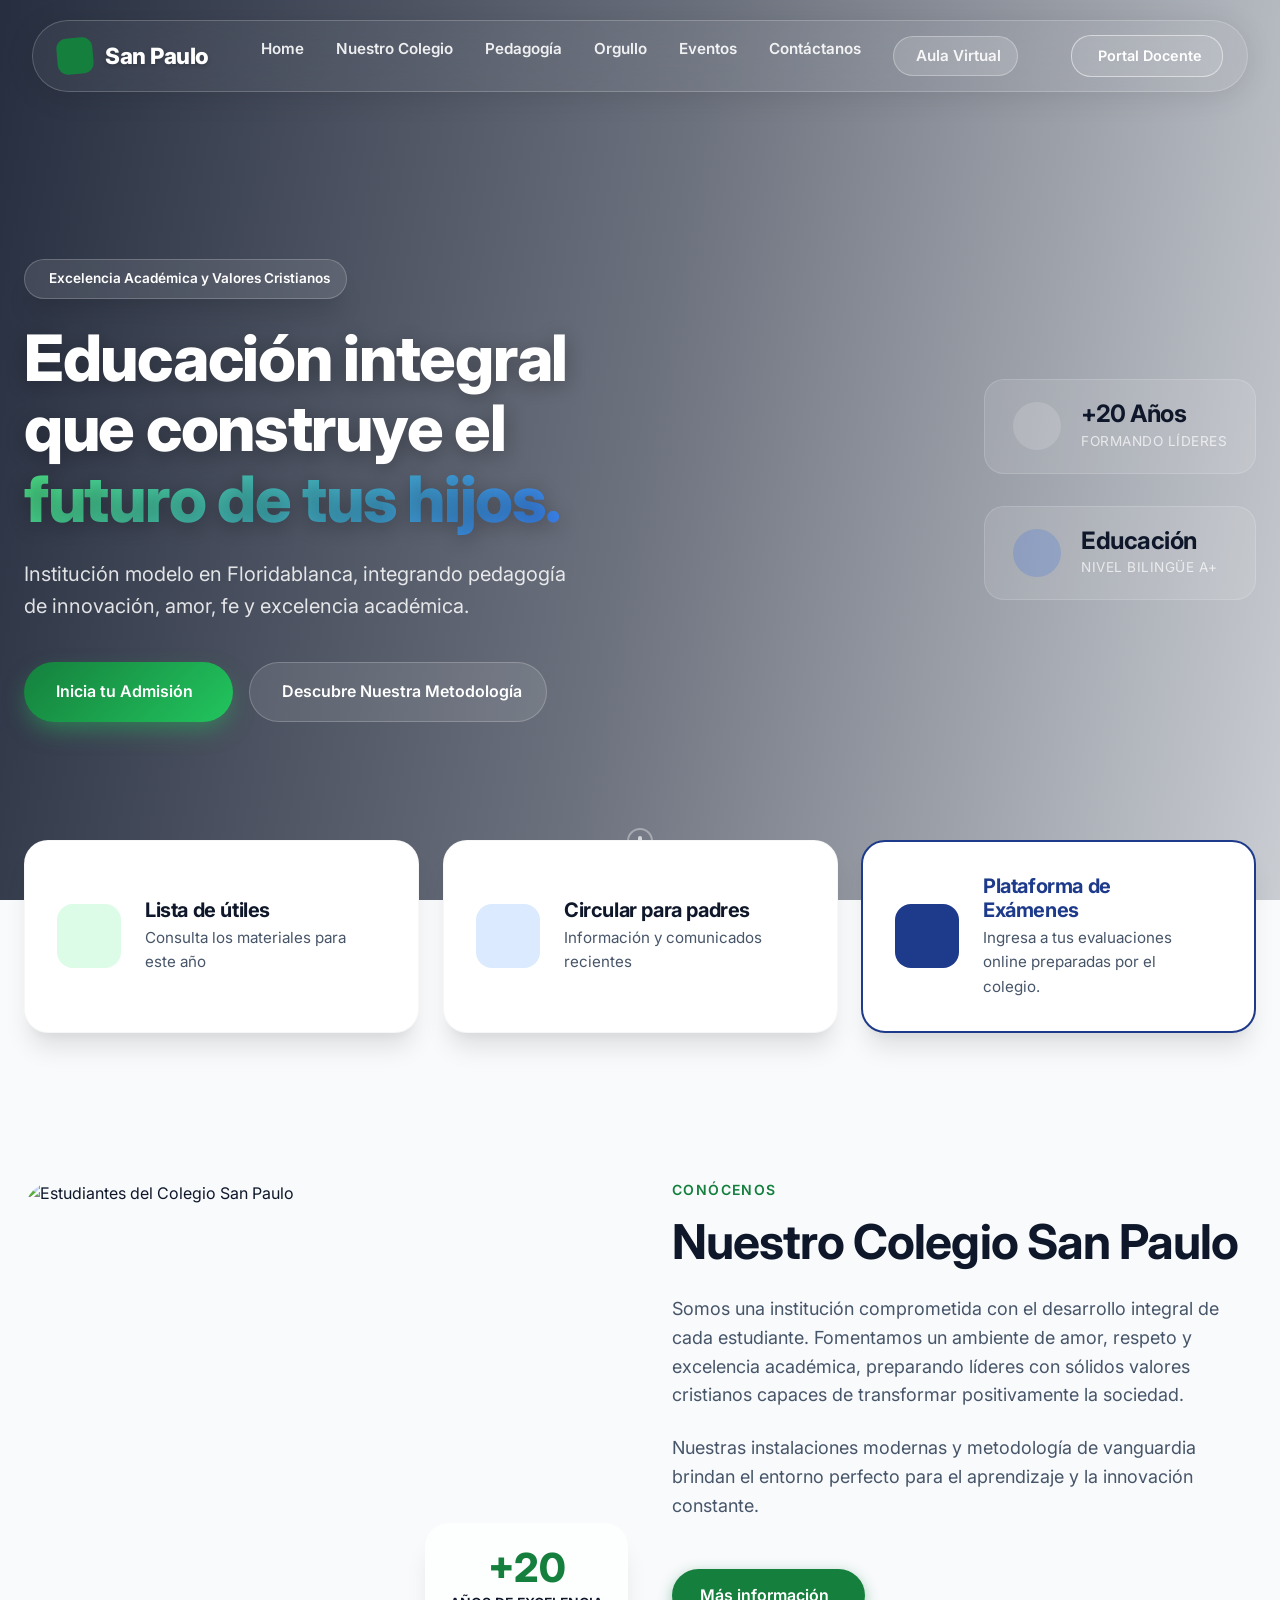
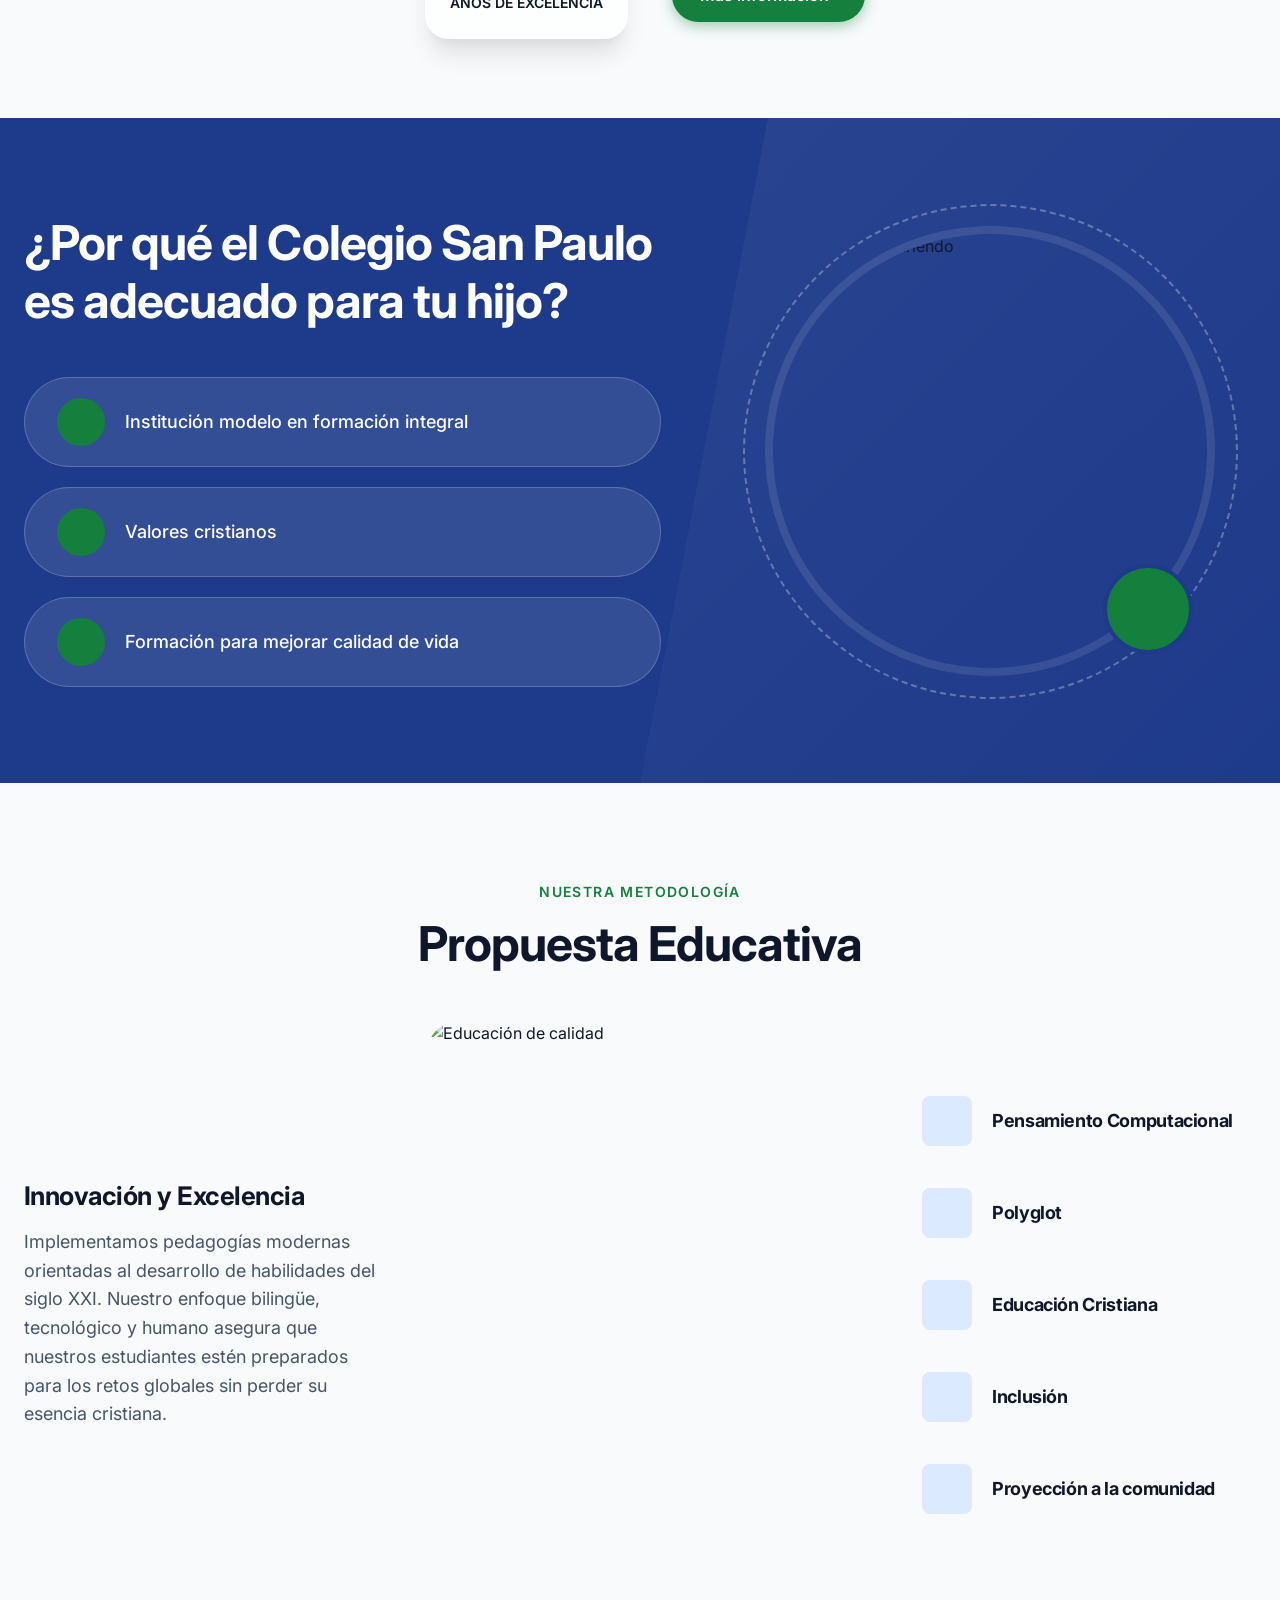
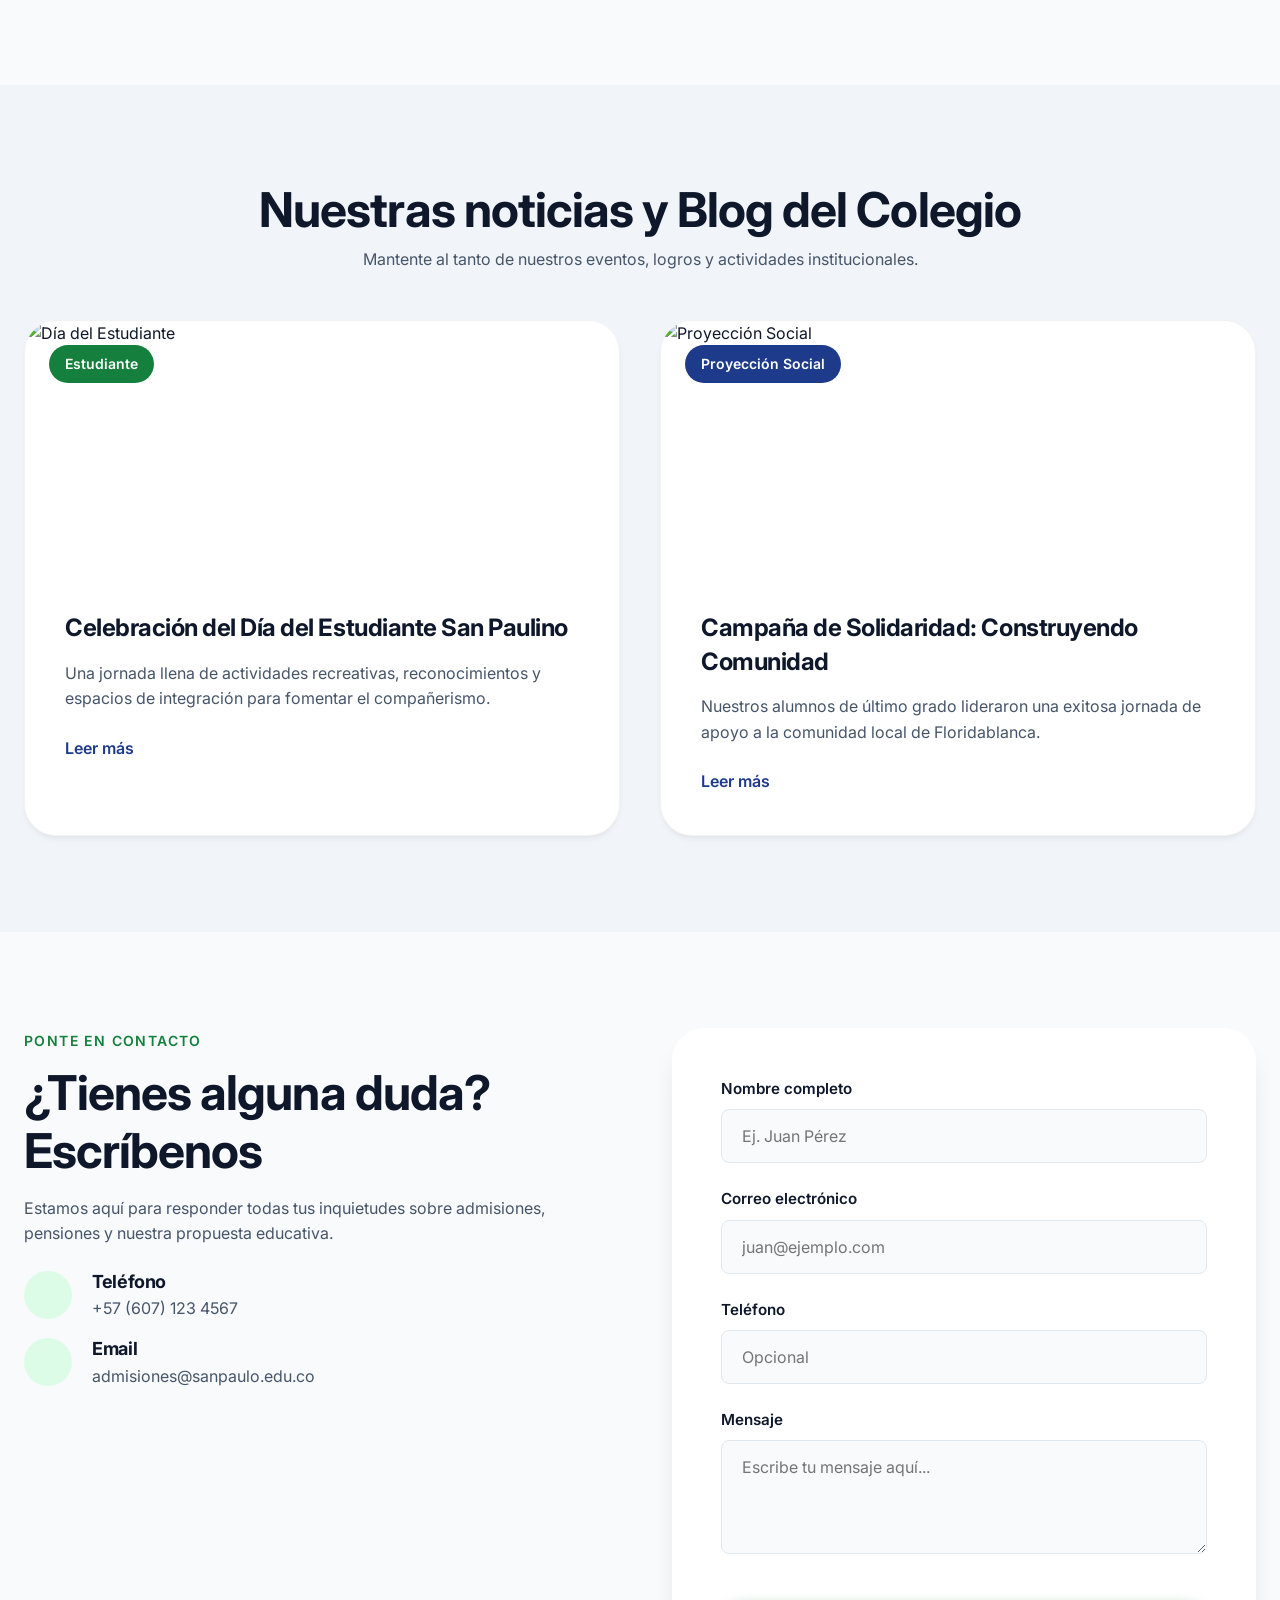
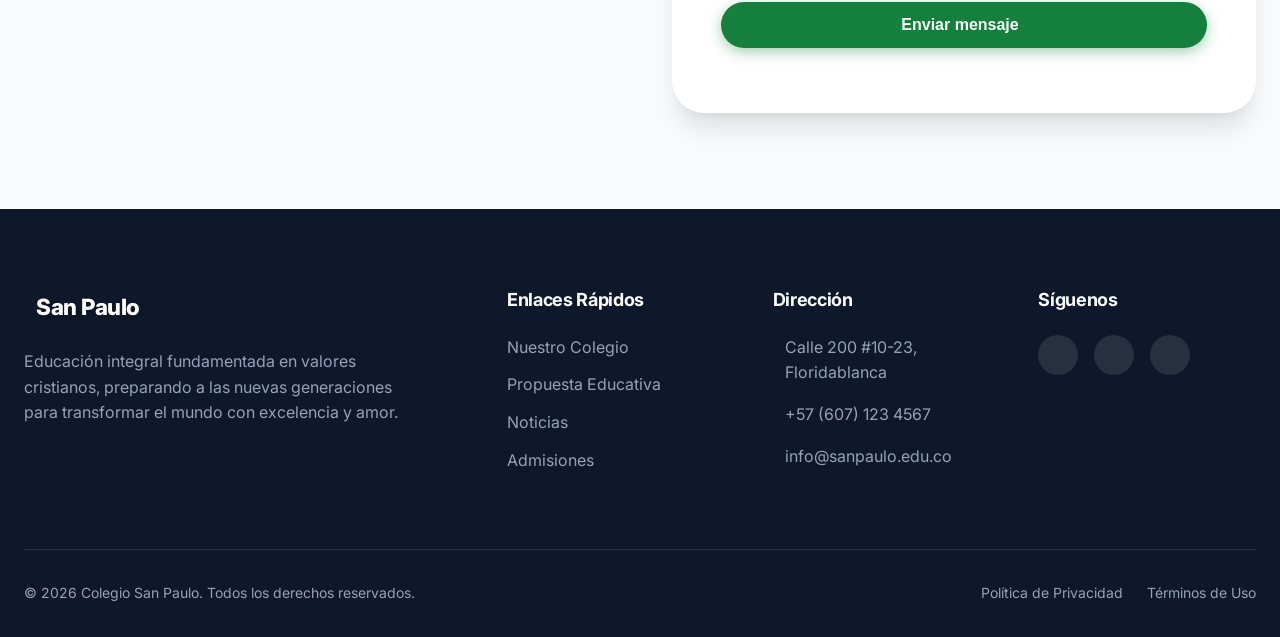
==== commit ab7422d5: "Add files via upload" ====
--- a/index.html
+++ b/index.html
@@ -38,8 +38,9 @@
     <header class="main-header" id="header">
         <div class="container header-container">
             <div class="logo">
-                <!-- Placeholder for Logo -->
-                <i class="ph ph-student"></i>
+                <div class="logo-icon-wrapper">
+                    <i class="ph-fill ph-student"></i>
+                </div>
                 <span>San Paulo</span>
             </div>
 
@@ -48,15 +49,15 @@
                     <li><a href="#home">Home</a></li>
                     <li><a href="#about">Nuestro Colegio</a></li>
                     <li><a href="#pedagogy">Pedagogía</a></li>
-                    <li><a href="#students">Alumnos</a></li>
-                    <li><a href="#pride">Orgullo San Paulino</a></li>
-                    <li><a href="#news">Eventos y Novedades</a></li>
+                    <li><a href="#pride">Orgullo</a></li>
+                    <li><a href="#news">Eventos</a></li>
                     <li><a href="#contact">Contáctanos</a></li>
+                    <li><a href="AI-Exam-System-PRO/login.html" class="nav-highlight"><i class="ph-bold ph-exam"></i> Aula Virtual</a></li>
                 </ul>
             </nav>
 
             <div class="header-actions">
-                <a href="#" class="btn btn-outline">Pagos</a>
+                <a href="AI-Exam-System-PRO/admin/login.html" class="btn btn-outline-nav"><i class="ph-bold ph-shield-check"></i> Portal Docente</a>
             </div>
 
             <button class="mobile-menu-toggle">
@@ -67,22 +68,43 @@
 
     <!-- Hero Section -->
     <section class="hero" id="home">
-        <div class="hero-bg"></div>
+        <div class="hero-bg">
+            <div class="hero-overlay"></div>
+        </div>
         <div class="container hero-container">
             <div class="hero-content animate-on-scroll fade-up">
-                <div class="hero-green-block">
-                    <h1>Educación integral, donde los valores cristianos y el conocimiento construyen tu futuro.</h1>
-                </div>
-            </div>
-            <div class="hero-location animate-on-scroll fade-left" style="transition-delay: 0.2s;">
-                <div class="location-card glass-panel">
-                    <i class="ph-fill ph-map-pin"></i>
-                    <div>
-                        <h3>Estamos ubicados en</h3>
-                        <p>Calle 200 #10-23<br>Floridablanca</p>
-                    </div>
-                </div>
-            </div>
+                <div class="hero-badge glass-panel text-white">
+                    <i class="ph-fill ph-star text-green"></i> Excelencia Académica y Valores Cristianos
+                </div>
+                <h1 class="hero-title">Educación integral que construye el <span>futuro de tus hijos.</span></h1>
+                <p class="hero-subtitle">Institución modelo en Floridablanca, integrando pedagogía de innovación, amor, fe y excelencia académica.</p>
+                
+                <div class="hero-buttons">
+                    <a href="#contact" class="btn btn-premium">Inicia tu Admisión <i class="ph-bold ph-arrow-right"></i></a>
+                    <a href="#pedagogy" class="btn btn-glass"><i class="ph-bold ph-play-circle"></i> Descubre Nuestra Metodología</a>
+                </div>
+            </div>
+            
+            <div class="hero-stats animate-on-scroll fade-left" style="transition-delay: 0.2s;">
+                <div class="stat-card">
+                    <div class="stat-icon"><i class="ph-fill ph-users-three"></i></div>
+                    <div class="stat-info">
+                        <h3>+20 Años</h3>
+                        <p>Formando líderes</p>
+                    </div>
+                </div>
+                <div class="stat-card mt-3">
+                    <div class="stat-icon bg-blue-light"><i class="ph-fill ph-medal text-blue"></i></div>
+                    <div class="stat-info">
+                        <h3>Educación</h3>
+                        <p>Nivel Bilingüe A+</p>
+                    </div>
+                </div>
+            </div>
+        </div>
+        
+        <div class="hero-scroll-indicator">
+            <span class="mouse-scroll"></span>
         </div>
     </section>
 
@@ -110,6 +132,17 @@
                         <p>Información y comunicados recientes</p>
                     </div>
                     <i class="ph ph-arrow-right quick-card-arrow"></i>
+                </a>
+
+                <a href="AI-Exam-System-PRO/login.html" class="quick-card animate-on-scroll fade-up" style="transition-delay: 0.2s; border: 2px solid var(--c-blue-primary);">
+                    <div class="quick-card-icon" style="background-color: var(--c-blue-primary); color: white;">
+                        <i class="ph ph-exam"></i>
+                    </div>
+                    <div class="quick-card-content">
+                        <h3 style="color: var(--c-blue-primary);">Plataforma de Exámenes</h3>
+                        <p>Ingresa a tus evaluaciones online preparadas por el colegio.</p>
+                    </div>
+                    <i class="ph ph-arrow-right quick-card-arrow" style="color: var(--c-blue-primary);"></i>
                 </a>
             </div>
         </div>
--- a/styles.css
+++ b/styles.css
@@ -257,95 +257,143 @@
 }
 
 /* =========================================
-   HEADER
+   NEW MODERN HEADER
    ========================================= */
 .main-header {
     position: fixed;
-    top: 0;
-    left: 0;
-    width: 100%;
+    top: 20px;
+    left: 50%;
+    transform: translateX(-50%);
+    width: 95%;
+    max-width: 1280px;
     z-index: 1000;
-    transition: all var(--transition-norm);
-    background: rgba(255, 255, 255, 0);
-}
-
-.main-header.scrolled {
-    background: rgba(255, 255, 255, 0.85);
+    transition: all 0.4s cubic-bezier(0.16, 1, 0.3, 1);
+    background: rgba(255, 255, 255, 0.05);
     backdrop-filter: blur(20px);
     -webkit-backdrop-filter: blur(20px);
-    border-bottom: 1px solid rgba(0, 0, 0, 0.05);
-    box-shadow: var(--shadow-sm);
-    padding: 0.5rem 0;
+    border: 1px solid rgba(255, 255, 255, 0.2);
+    border-radius: 100px;
+    box-shadow: 0 4px 30px rgba(0, 0, 0, 0.1);
+}
+
+.main-header.scrolled {
+    top: 10px;
+    background: rgba(255, 255, 255, 0.95);
+    box-shadow: 0 10px 40px -10px rgba(0,0,0,0.15);
+    border-color: rgba(255, 255, 255, 0.5);
 }
 
 .header-container {
     display: flex;
     align-items: center;
     justify-content: space-between;
-    height: 90px;
-    transition: height var(--transition-norm);
-}
-
-.main-header.scrolled .header-container {
     height: 70px;
+    padding: 0 1.5rem;
 }
 
 .logo {
     display: flex;
     align-items: center;
-    gap: 0.5rem;
+    gap: 0.75rem;
+    font-size: 1.4rem;
+    font-weight: 800;
+    color: var(--c-white);
+    letter-spacing: -0.5px;
+    text-shadow: 0 2px 4px rgba(0,0,0,0.2);
+    transition: color 0.3s ease;
+}
+
+.main-header.scrolled .logo {
+    color: var(--c-blue-primary);
+    text-shadow: none;
+}
+
+.logo-icon-wrapper {
+    background: var(--c-green-primary);
+    width: 36px;
+    height: 36px;
+    border-radius: 10px;
+    display: flex;
+    align-items: center;
+    justify-content: center;
+    transform: rotate(-5deg);
+}
+
+.logo-icon-wrapper i {
+    color: white;
     font-size: 1.5rem;
-    font-weight: 800;
-    color: var(--c-blue-primary);
-}
-
-.logo i {
-    font-size: 2rem;
-    color: var(--c-green-primary);
-}
-
-.logo.logo-white {
-    color: var(--c-white);
-}
-
-.logo.logo-white i {
-    color: var(--c-white);
 }
 
 .main-nav ul {
     display: flex;
     list-style: none;
     gap: 2rem;
+    margin: 0;
+    padding: 0;
 }
 
 .main-nav a {
-    font-weight: 500;
-    color: var(--c-text-main);
+    font-weight: 600;
+    color: rgba(255, 255, 255, 0.9);
     font-size: 0.95rem;
     position: relative;
     padding: 0.5rem 0;
-}
-
-/* Hover effect link */
-.main-nav a::after {
-    content: '';
-    position: absolute;
-    bottom: 0;
-    left: 0;
-    width: 0;
-    height: 2px;
-    background-color: var(--c-green-primary);
-    transition: width var(--transition-norm);
-    border-radius: 2px;
-}
-
-.main-nav a:hover::after,
-.main-nav a.active::after {
-    width: 100%;
-}
-
-.main-nav a:hover {
-    color: var(--c-green-primary);
+    transition: all 0.3s;
+}
+
+.main-header.scrolled .main-nav a {
+    color: var(--c-text-muted);
+}
+
+.main-header.scrolled .main-nav a:hover {
+    color: var(--c-blue-primary);
+}
+
+.nav-highlight {
+    background: rgba(255, 255, 255, 0.15);
+    padding: 0.4rem 1rem !important;
+    border-radius: 20px;
+    border: 1px solid rgba(255, 255, 255, 0.3);
+    display: flex;
+    align-items: center;
+    gap: 6px;
+    transition: all 0.3s;
+}
+
+.nav-highlight:hover {
+    background: rgba(255, 255, 255, 0.25);
+    transform: translateY(-2px);
+}
+
+.main-header.scrolled .nav-highlight {
+    background: var(--c-blue-light);
+    color: var(--c-blue-primary) !important;
+    border-color: transparent;
+}
+
+.btn-outline-nav {
+    display: inline-flex;
+    align-items: center;
+    gap: 6px;
+    padding: 0.5rem 1.25rem;
+    border-radius: 20px;
+    font-weight: 600;
+    font-size: 0.9rem;
+    background: rgba(255, 255, 255, 0.1);
+    color: white;
+    border: 1px solid rgba(255, 255, 255, 0.5);
+    transition: all 0.3s;
+}
+
+.main-header.scrolled .btn-outline-nav {
+    border-color: var(--c-blue-primary);
+    color: var(--c-blue-primary);
+    background: transparent;
+}
+
+.main-header.scrolled .btn-outline-nav:hover {
+    background: var(--c-blue-primary);
+    color: white;
 }
 
 .mobile-menu-toggle {
@@ -353,104 +401,249 @@
     background: none;
     border: none;
     font-size: 1.75rem;
+    color: var(--c-white);
+    cursor: pointer;
+}
+.main-header.scrolled .mobile-menu-toggle {
     color: var(--c-text-main);
-    cursor: pointer;
 }
 
 /* =========================================
-   HERO SECTION
+   NEW MODERN HERO
    ========================================= */
 .hero {
     position: relative;
     min-height: 100vh;
     display: flex;
     align-items: center;
-    padding-top: 90px;
+    padding-top: 5rem;
     overflow: hidden;
 }
 
 .hero-bg {
-    position: absolute;
-    top: -10%;
-    left: 0;
-    width: 100%;
-    height: 120%;
-    background-image: url('https://colsanpaulo.edu.co/wp-content/uploads/2024/10/WhatsApp-Image-2024-10-25-at-1.20.11-PM.webp?q=80&w=2070&auto=format&fit=crop');
-    background-size: cover;
-    background-position: center;
-    z-index: -1;
-    will-change: transform;
-}
-
-.hero-bg::after {
-    content: '';
     position: absolute;
     top: 0;
     left: 0;
     width: 100%;
     height: 100%;
-    background: linear-gradient(90deg, rgba(0, 0, 0, 0.6) 0%, rgba(0, 0, 0, 0.2) 100%);
+    background-image: url('https://colsanpaulo.edu.co/wp-content/uploads/2024/10/WhatsApp-Image-2024-10-25-at-1.20.11-PM.webp?q=85&w=2000&auto=format&fit=crop');
+    background-size: cover;
+    background-position: center 30%;
+    z-index: -2;
+    animation: slowZoom 25s linear infinite alternate;
+}
+
+.hero-overlay {
+    position: absolute;
+    top: 0;
+    left: 0;
+    width: 100%;
+    height: 100%;
+    background: linear-gradient(100deg, rgba(15, 23, 42, 0.9) 0%, rgba(15, 23, 42, 0.6) 50%, rgba(15, 23, 42, 0.2) 100%);
+    z-index: -1;
+}
+
+@keyframes slowZoom {
+    0% { transform: scale(1); }
+    100% { transform: scale(1.1); }
 }
 
 .hero-container {
     display: flex;
     align-items: center;
     justify-content: space-between;
-    gap: 2rem;
+    gap: 4rem;
     position: relative;
     z-index: 2;
+    width: 100%;
 }
 
 .hero-content {
     flex: 1;
-    max-width: 700px;
-}
-
-.hero-green-block {
-    background: rgba(21, 128, 61, 0.85);
-    /* Semi transparent green */
+    max-width: 650px;
+}
+
+.hero-badge {
+    display: inline-flex;
+    align-items: center;
+    gap: 8px;
+    padding: 0.5rem 1rem;
+    border-radius: 30px;
+    font-size: 0.85rem;
+    font-weight: 600;
+    color: white;
+    margin-bottom: 1.5rem;
+    background: rgba(255, 255, 255, 0.1);
+    border: 1px solid rgba(255, 255, 255, 0.2);
+}
+
+.hero-title {
+    font-size: clamp(3rem, 5vw, 4.5rem);
+    color: white;
+    font-weight: 800;
+    line-height: 1.1;
+    margin-bottom: 1.5rem;
+    text-shadow: 0 4px 20px rgba(0,0,0,0.3);
+}
+
+.hero-title span {
+    background: linear-gradient(135deg, #4ade80 0%, #3b82f6 100%);
+    -webkit-background-clip: text;
+    background-clip: text;
+    -webkit-text-fill-color: transparent;
+}
+
+.hero-subtitle {
+    font-size: clamp(1.1rem, 2vw, 1.25rem);
+    color: rgba(255, 255, 255, 0.85);
+    line-height: 1.6;
+    margin-bottom: 2.5rem;
+    max-width: 550px;
+}
+
+.hero-buttons {
+    display: flex;
+    gap: 1rem;
+    flex-wrap: wrap;
+}
+
+.btn-premium {
+    background: linear-gradient(135deg, var(--c-green-primary) 0%, #22c55e 100%);
+    color: white;
+    border: none;
+    box-shadow: 0 10px 25px -5px rgba(34, 197, 94, 0.5);
+    padding: 1rem 2rem;
+    border-radius: 30px;
+    font-weight: 600;
+    display: inline-flex;
+    align-items: center;
+    gap: 8px;
+    transition: all 0.3s;
+}
+
+.btn-premium:hover {
+    transform: translateY(-3px);
+    box-shadow: 0 15px 30px -5px rgba(34, 197, 94, 0.6);
+}
+
+.btn-glass {
+    background: rgba(255, 255, 255, 0.1);
+    backdrop-filter: blur(10px);
+    border: 1px solid rgba(255, 255, 255, 0.2);
+    color: white;
+    padding: 1rem 1.5rem;
+    border-radius: 30px;
+    font-weight: 600;
+    display: inline-flex;
+    align-items: center;
+    gap: 8px;
+    transition: all 0.3s;
+}
+
+.btn-glass:hover {
+    background: rgba(255, 255, 255, 0.2);
+    transform: translateY(-3px);
+}
+
+.hero-stats {
+    flex-shrink: 0;
+    display: flex;
+    flex-direction: column;
+    gap: 1rem;
+}
+
+.stat-card {
+    display: flex;
+    align-items: center;
+    gap: 1.25rem;
+    padding: 1.25rem 1.75rem;
+    background: rgba(255, 255, 255, 0.1);
+    border: 1px solid rgba(255, 255, 255, 0.15);
+    border-radius: 20px;
+    color: white;
     backdrop-filter: blur(10px);
     -webkit-backdrop-filter: blur(10px);
-    padding: 3rem;
-    border-radius: var(--border-radius-xl);
-    border: 1px solid rgba(255, 255, 255, 0.1);
-}
-
-.hero-green-block h1 {
-    color: var(--c-white);
-    font-weight: 700;
-    line-height: 1.2;
-}
-
-.hero-location {
-    flex-shrink: 0;
-}
-
-.location-card {
-    display: flex;
-    align-items: center;
-    gap: 1.25rem;
-    padding: 1.5rem 2rem;
-    background: rgba(255, 255, 255, 0.9);
-}
-
-.location-card i {
-    font-size: 2.5rem;
-    color: var(--c-blue-primary);
-}
-
-.location-card h3 {
-    font-size: 0.875rem;
+    animation: float 6s ease-in-out infinite;
+}
+
+.stat-card:nth-child(2) {
+    animation-delay: -3s;
+}
+
+.stat-icon {
+    width: 48px;
+    height: 48px;
+    border-radius: 50%;
+    background: rgba(255, 255, 255, 0.15);
+    display: flex;
+    align-items: center;
+    justify-content: center;
+    font-size: 1.75rem;
+}
+
+.stat-icon.bg-blue-light {
+    background: rgba(37, 99, 235, 0.2);
+}
+
+.stat-info h3 {
+    font-size: 1.5rem;
+    margin-bottom: 2px;
+}
+
+.stat-info p {
+    font-size: 0.85rem;
+    color: rgba(255, 255, 255, 0.7);
     text-transform: uppercase;
-    color: var(--c-text-muted);
-    letter-spacing: 0.05em;
-    margin-bottom: 0.25rem;
-}
-
-.location-card p {
-    font-weight: 600;
-    color: var(--c-text-main);
-    line-height: 1.4;
+    letter-spacing: 0.5px;
+}
+
+@keyframes float {
+    0% { transform: translateY(0px); }
+    50% { transform: translateY(-10px); }
+    100% { transform: translateY(0px); }
+}
+
+.hero-scroll-indicator {
+    position: absolute;
+    bottom: 30px;
+    left: 50%;
+    transform: translateX(-50%);
+    display: flex;
+    flex-direction: column;
+    align-items: center;
+    opacity: 0.7;
+    animation: bounce 2s infinite;
+}
+
+.mouse-scroll {
+    width: 26px;
+    height: 42px;
+    border: 2px solid rgba(255, 255, 255, 0.5);
+    border-radius: 13px;
+    position: relative;
+}
+
+.mouse-scroll::before {
+    content: '';
+    position: absolute;
+    top: 6px;
+    left: 50%;
+    transform: translateX(-50%);
+    width: 4px;
+    height: 8px;
+    background: white;
+    border-radius: 2px;
+    animation: scrollWheel 2s infinite;
+}
+
+@keyframes scrollWheel {
+    0% { top: 6px; opacity: 1; }
+    100% { top: 18px; opacity: 0; }
+}
+@keyframes bounce {
+    0%, 20%, 50%, 80%, 100% { transform: translateY(0); }
+    40% { transform: translateY(-10px); }
+    60% { transform: translateY(-5px); }
 }
 
 /* =========================================
@@ -465,7 +658,7 @@
 
 .quick-access-grid {
     display: grid;
-    grid-template-columns: repeat(2, 1fr);
+    grid-template-columns: repeat(auto-fit, minmax(300px, 1fr));
     gap: 1.5rem;
 }
 
@@ -764,7 +957,7 @@
    ========================================= */
 .news-grid {
     display: grid;
-    grid-template-columns: repeat(2, 1fr);
+    grid-template-columns: repeat(auto-fit, minmax(300px, 1fr));
     gap: 2.5rem;
 }
 
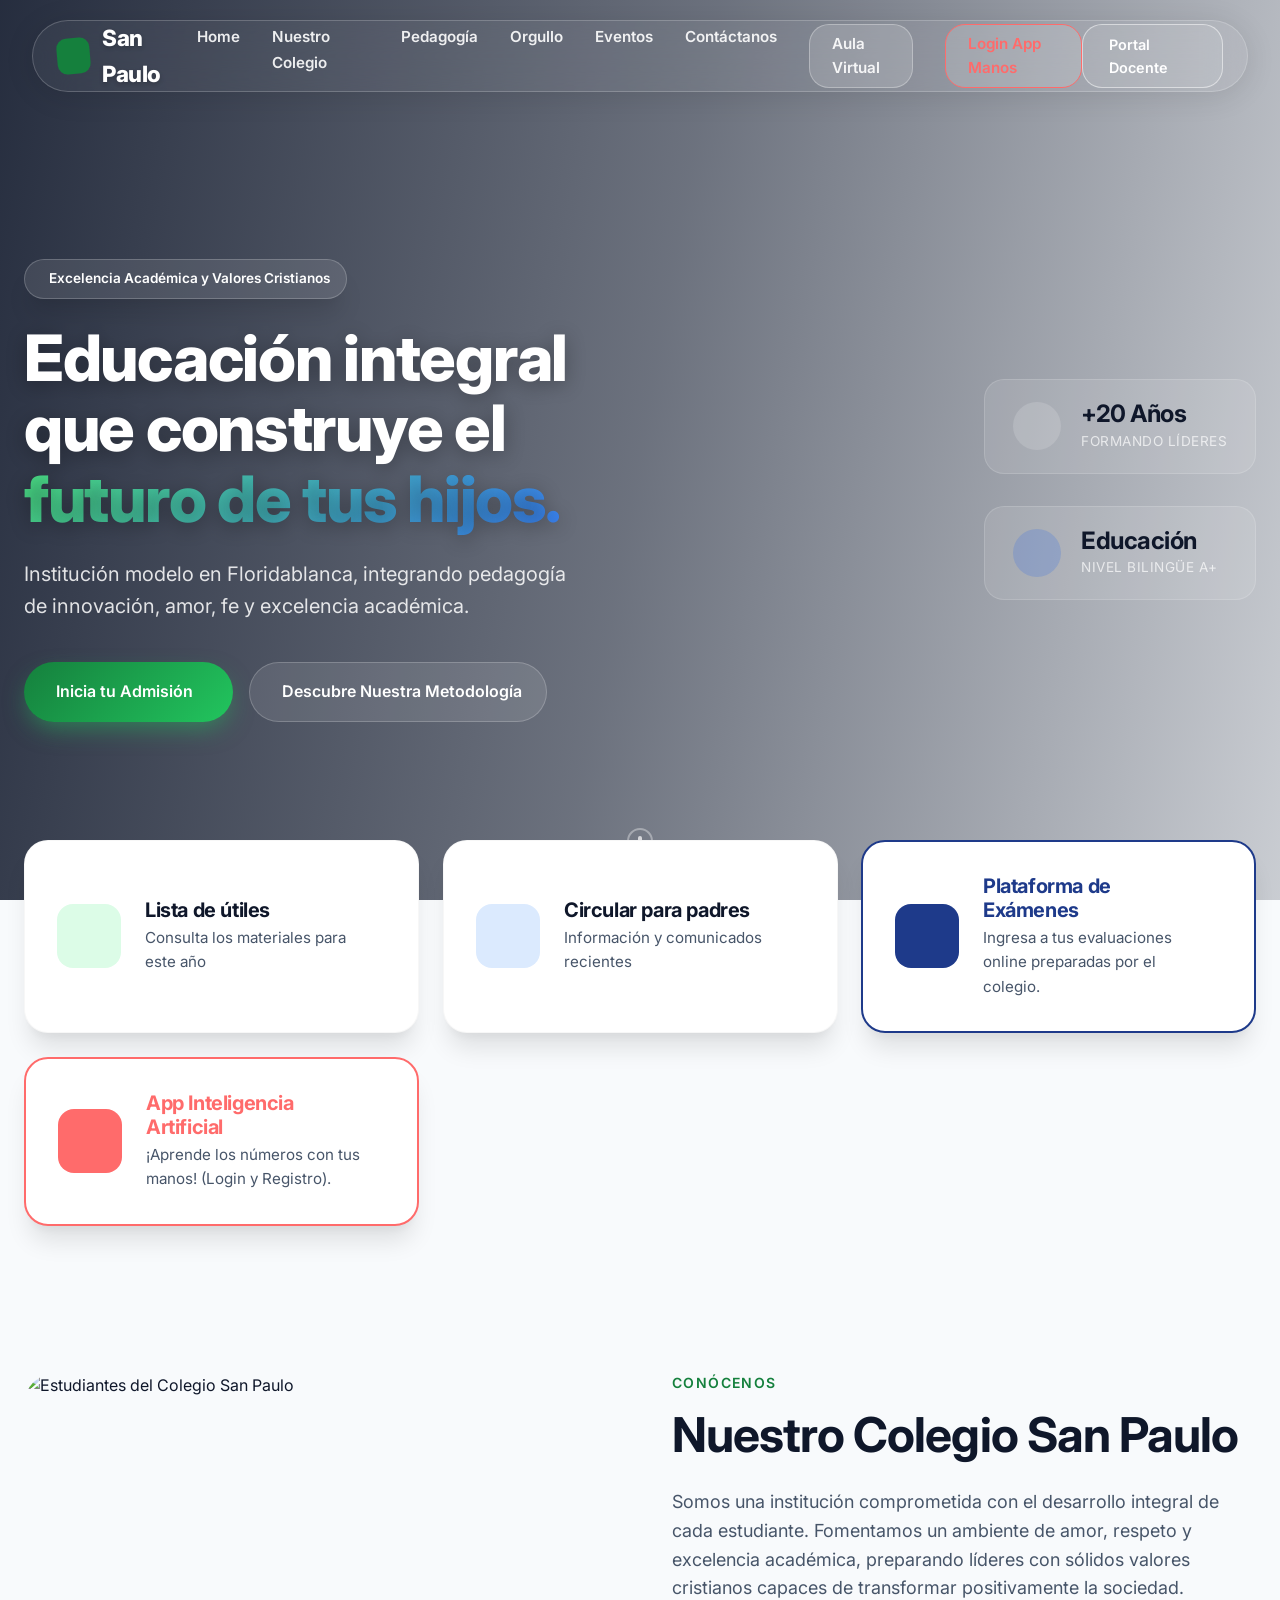
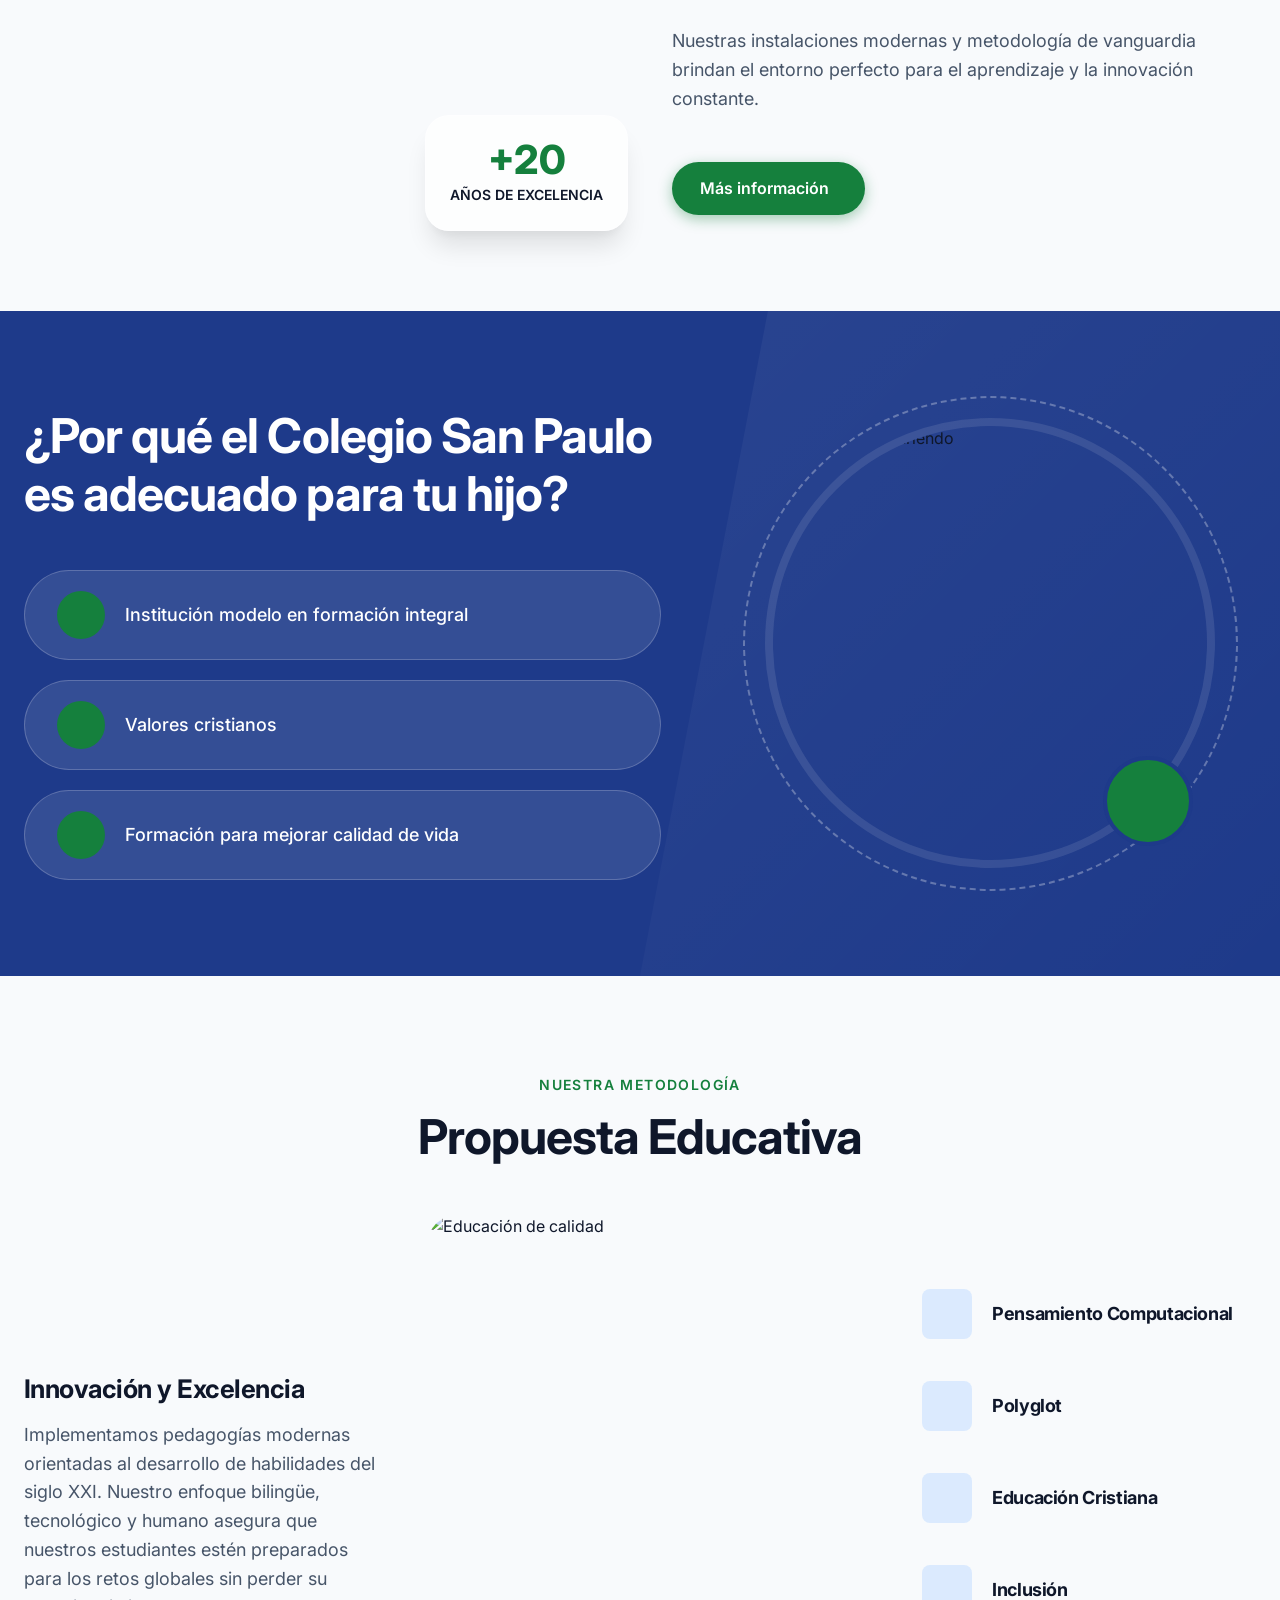
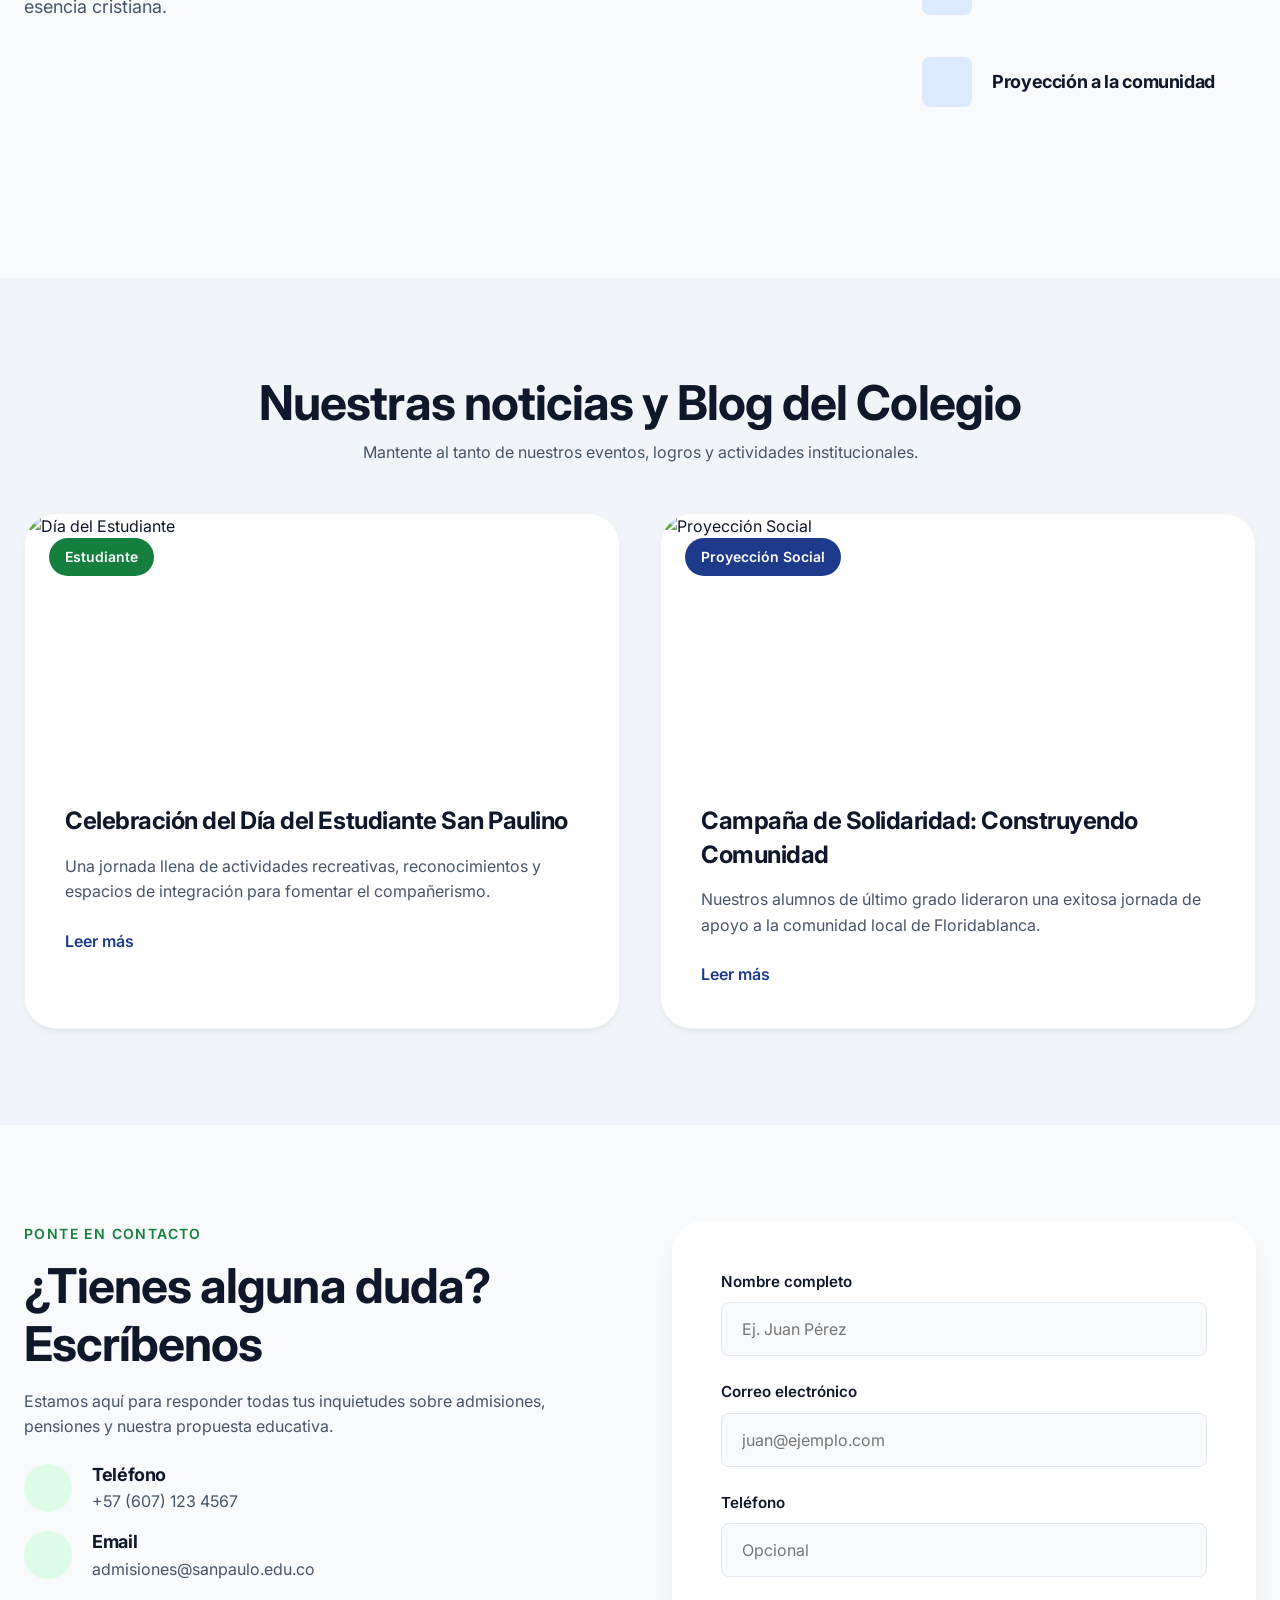
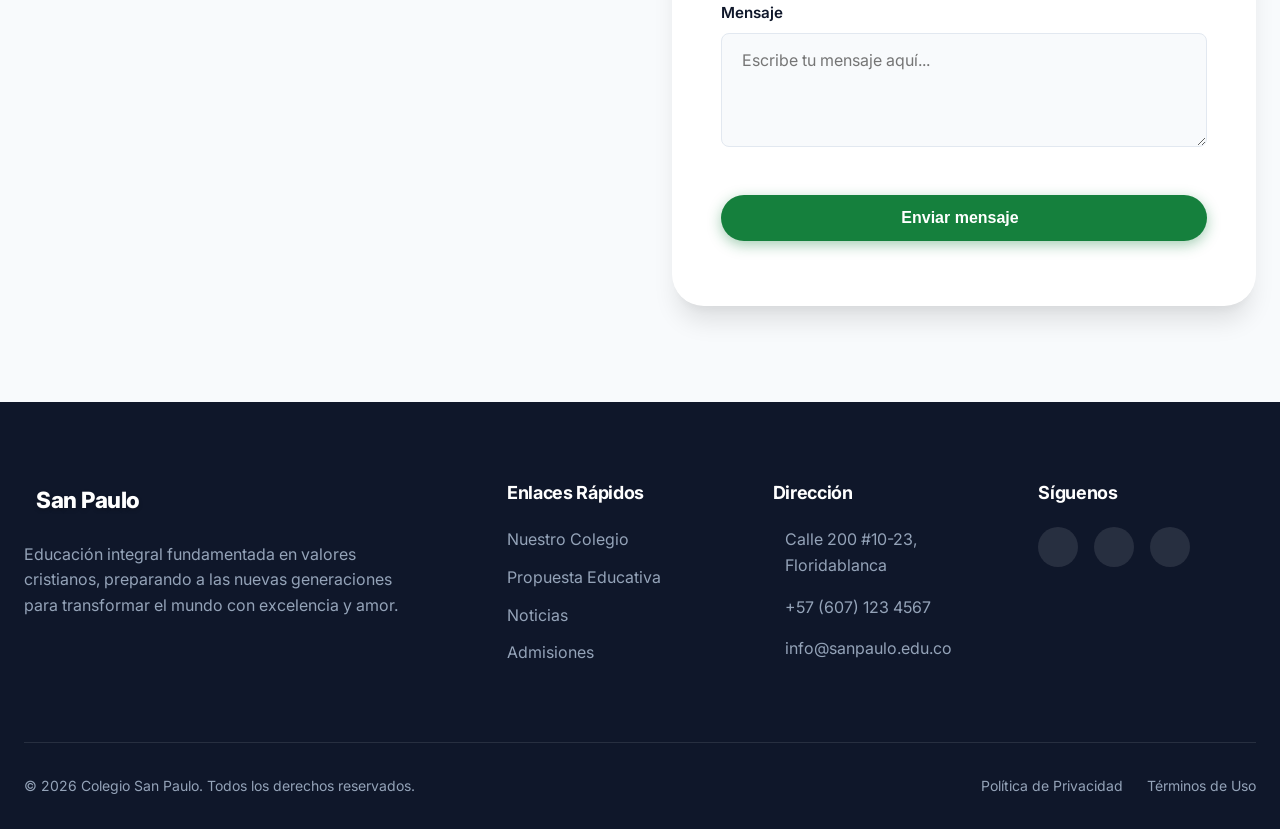
==== commit eee030e7: "Add files via upload" ====
--- a/index.html
+++ b/index.html
@@ -52,12 +52,17 @@
                     <li><a href="#pride">Orgullo</a></li>
                     <li><a href="#news">Eventos</a></li>
                     <li><a href="#contact">Contáctanos</a></li>
-                    <li><a href="AI-Exam-System-PRO/login.html" class="nav-highlight"><i class="ph-bold ph-exam"></i> Aula Virtual</a></li>
+                    <li><a href="AI-Exam-System-PRO/login.html" class="nav-highlight"><i class="ph-bold ph-exam"></i>
+                            Aula Virtual</a></li>
+                    <li><a href="kids_numbers_app.html" class="nav-highlight"
+                            style="color: #FF6B6B; border-color: #FF6B6B;"><i class="ph-bold ph-user-circle"></i> Login
+                            App Manos</a></li>
                 </ul>
             </nav>
 
             <div class="header-actions">
-                <a href="AI-Exam-System-PRO/admin/login.html" class="btn btn-outline-nav"><i class="ph-bold ph-shield-check"></i> Portal Docente</a>
+                <a href="AI-Exam-System-PRO/admin/login.html" class="btn btn-outline-nav"><i
+                        class="ph-bold ph-shield-check"></i> Portal Docente</a>
             </div>
 
             <button class="mobile-menu-toggle">
@@ -77,14 +82,17 @@
                     <i class="ph-fill ph-star text-green"></i> Excelencia Académica y Valores Cristianos
                 </div>
                 <h1 class="hero-title">Educación integral que construye el <span>futuro de tus hijos.</span></h1>
-                <p class="hero-subtitle">Institución modelo en Floridablanca, integrando pedagogía de innovación, amor, fe y excelencia académica.</p>
-                
+                <p class="hero-subtitle">Institución modelo en Floridablanca, integrando pedagogía de innovación, amor,
+                    fe y excelencia académica.</p>
+
                 <div class="hero-buttons">
-                    <a href="#contact" class="btn btn-premium">Inicia tu Admisión <i class="ph-bold ph-arrow-right"></i></a>
-                    <a href="#pedagogy" class="btn btn-glass"><i class="ph-bold ph-play-circle"></i> Descubre Nuestra Metodología</a>
-                </div>
-            </div>
-            
+                    <a href="#contact" class="btn btn-premium">Inicia tu Admisión <i
+                            class="ph-bold ph-arrow-right"></i></a>
+                    <a href="#pedagogy" class="btn btn-glass"><i class="ph-bold ph-play-circle"></i> Descubre Nuestra
+                        Metodología</a>
+                </div>
+            </div>
+
             <div class="hero-stats animate-on-scroll fade-left" style="transition-delay: 0.2s;">
                 <div class="stat-card">
                     <div class="stat-icon"><i class="ph-fill ph-users-three"></i></div>
@@ -102,7 +110,7 @@
                 </div>
             </div>
         </div>
-        
+
         <div class="hero-scroll-indicator">
             <span class="mouse-scroll"></span>
         </div>
@@ -134,7 +142,8 @@
                     <i class="ph ph-arrow-right quick-card-arrow"></i>
                 </a>
 
-                <a href="AI-Exam-System-PRO/login.html" class="quick-card animate-on-scroll fade-up" style="transition-delay: 0.2s; border: 2px solid var(--c-blue-primary);">
+                <a href="AI-Exam-System-PRO/login.html" class="quick-card animate-on-scroll fade-up"
+                    style="transition-delay: 0.2s; border: 2px solid var(--c-blue-primary);">
                     <div class="quick-card-icon" style="background-color: var(--c-blue-primary); color: white;">
                         <i class="ph ph-exam"></i>
                     </div>
@@ -143,6 +152,19 @@
                         <p>Ingresa a tus evaluaciones online preparadas por el colegio.</p>
                     </div>
                     <i class="ph ph-arrow-right quick-card-arrow" style="color: var(--c-blue-primary);"></i>
+                </a>
+
+                <!-- Enlace al aplicativo de Teachable Machine -->
+                <a href="kids_numbers_app.html" class="quick-card animate-on-scroll fade-up"
+                    style="transition-delay: 0.3s; border: 2px solid #FF6B6B;">
+                    <div class="quick-card-icon" style="background-color: #FF6B6B; color: white;">
+                        <i class="ph ph-hand-palm"></i>
+                    </div>
+                    <div class="quick-card-content">
+                        <h3 style="color: #FF6B6B;">App Inteligencia Artificial</h3>
+                        <p>¡Aprende los números con tus manos! (Login y Registro).</p>
+                    </div>
+                    <i class="ph ph-arrow-right quick-card-arrow" style="color: #FF6B6B;"></i>
                 </a>
             </div>
         </div>
@@ -424,6 +446,21 @@
         </div>
     </footer>
 
+    <!-- VAPI Widget -->
+    <vapi-widget public-key="0872af82-8495-4c0d-a5c4-dc62ab04cf98" assistant-id="114b9774-620b-483b-8ada-6d5200e48e25"
+        mode="voice" theme="dark" base-bg-color="#000000" accent-color="#14B8A6" cta-button-color="#000000"
+        cta-button-text-color="#ffffff" border-radius="large" size="full" position="bottom-left" title="TALK WITH AI"
+        start-button-text="Start" end-button-text="End Call" chat-first-message="Hey, How can I help you today?"
+        chat-placeholder="Type your message..." voice-show-transcript="true" consent-required="true"
+        consent-title="Terms and conditions"
+        consent-content="By clicking &quot;Agree,&quot; and each time I interact with this AI agent, I consent to the recording, storage, and sharing of my communications with third-party service providers, and as otherwise described in our Terms of Service."
+        consent-storage-key="vapi_widget_consent">
+    </vapi-widget>
+
+    <!-- VAPI Script -->
+    <script src="https://unpkg.com/@vapi-ai/client-sdk-react/dist/embed/widget.umd.js" async type="text/javascript">
+    </script>
+
     <!-- Chatbase Script -->
     <script>
         (function () { if (!window.chatbase || window.chatbase("getState") !== "initialized") { window.chatbase = (...arguments) => { if (!window.chatbase.q) { window.chatbase.q = [] } window.chatbase.q.push(arguments) }; window.chatbase = new Proxy(window.chatbase, { get(target, prop) { if (prop === "q") { return target.q } return (...args) => target(prop, ...args) } }) } const onLoad = function () { const script = document.createElement("script"); script.src = "https://www.chatbase.co/embed.min.js"; script.id = "Er4WfNALkXTCQieSfTDko"; script.domain = "www.chatbase.co"; document.body.appendChild(script) }; if (document.readyState === "complete") { onLoad() } else { window.addEventListener("load", onLoad) } })();
